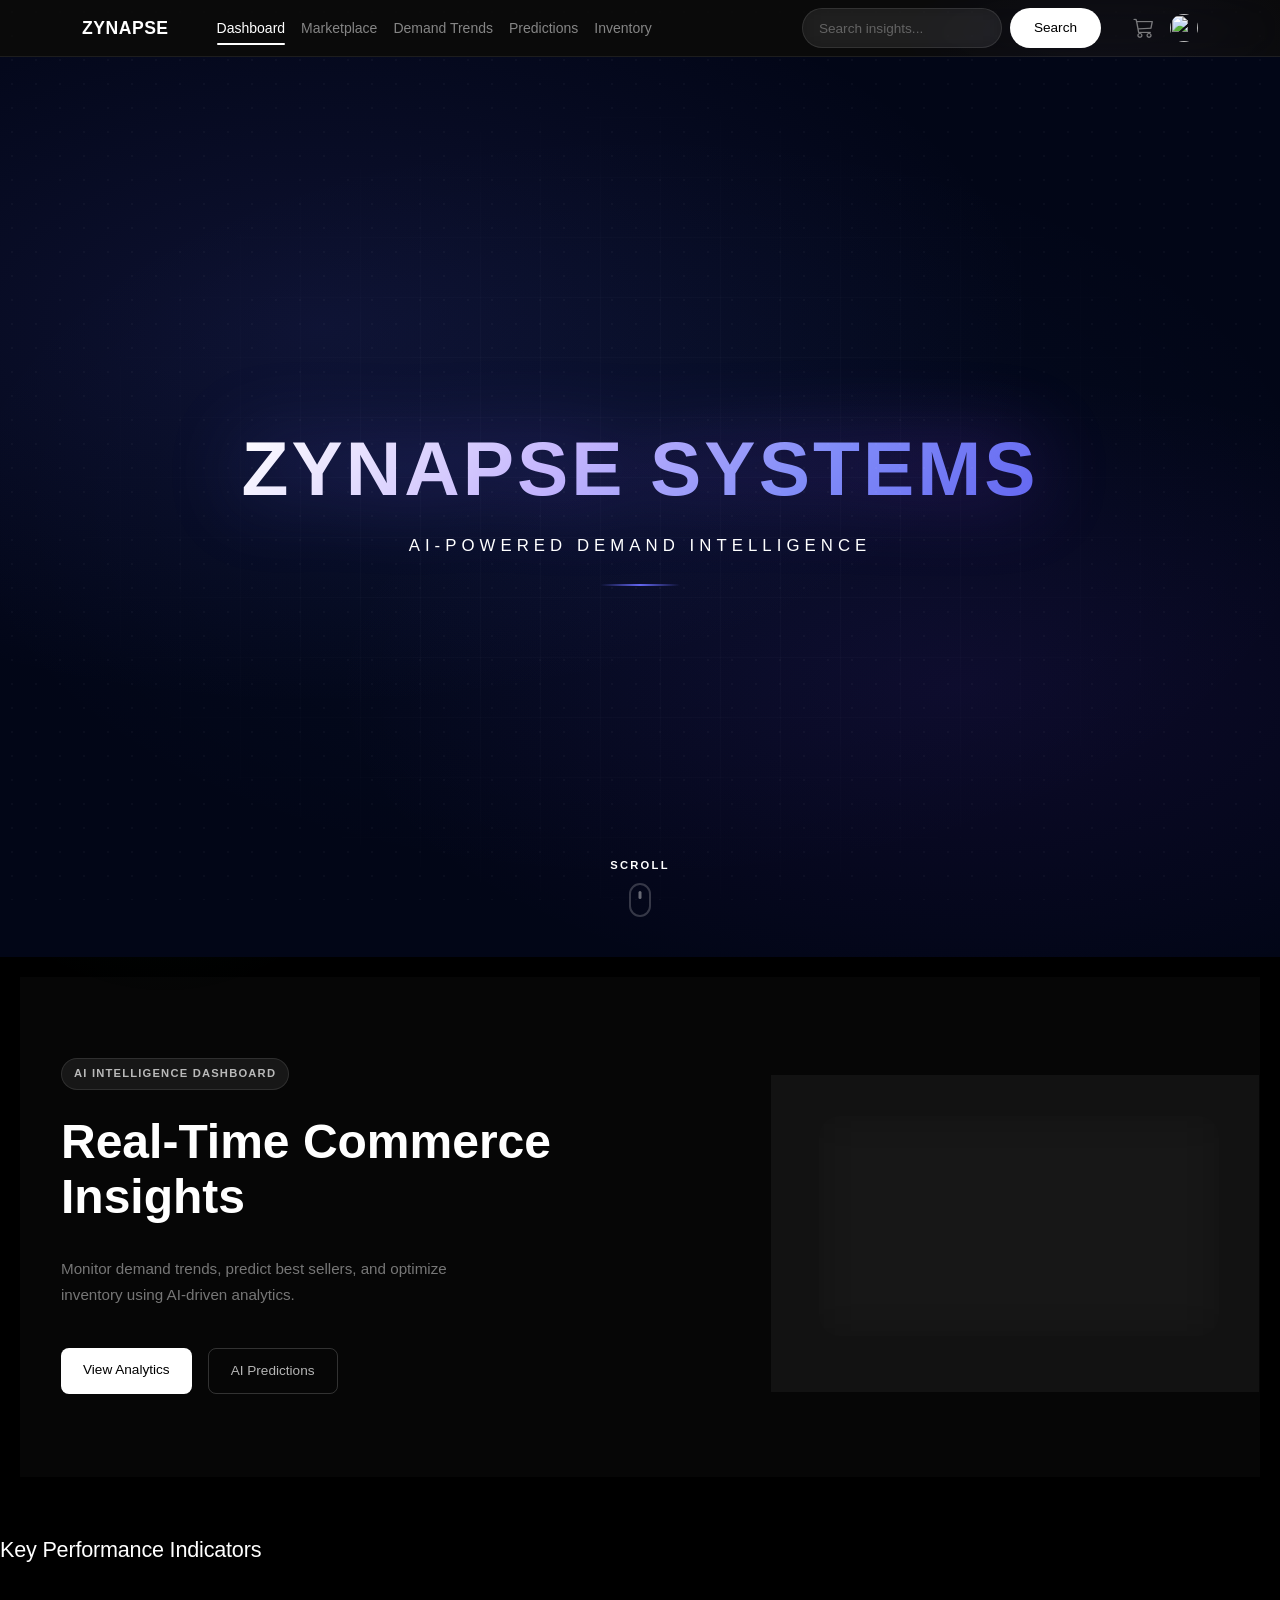
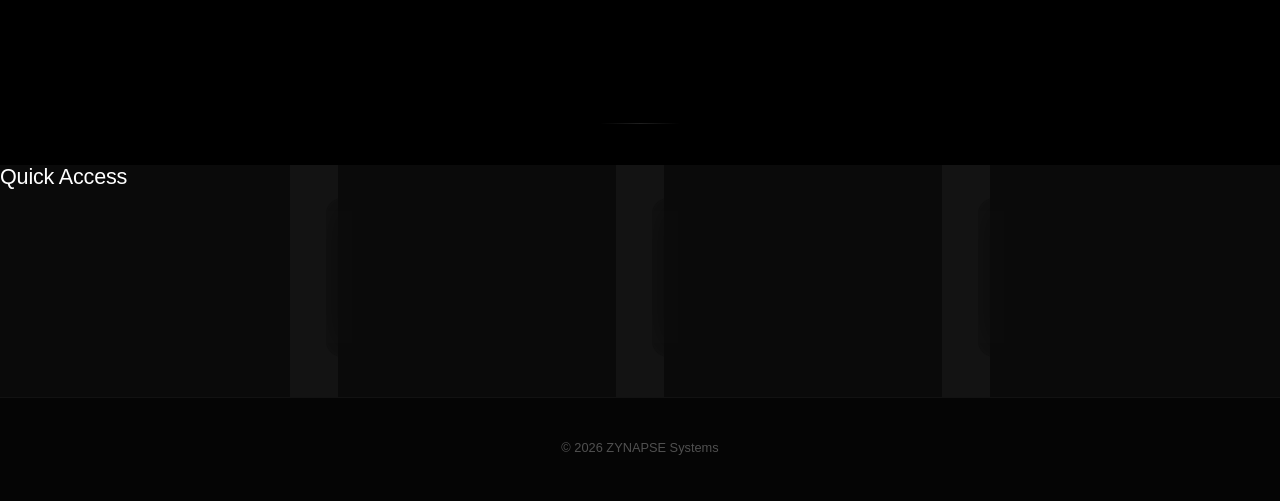
==== static/index.html @ a39bb89d "Update project files for MongoDB migration" ====
<!DOCTYPE html>
<html lang="en">
<head>
  <meta charset="UTF-8">
  <meta name="viewport" content="width=device-width, initial-scale=1.0">

  <title>Dashboard - ZYNAPSE</title>

  <!-- Bootstrap -->
  <link href="https://cdn.jsdelivr.net/npm/bootstrap@5.3.3/dist/css/bootstrap.min.css" rel="stylesheet">
  <link href="https://cdn.jsdelivr.net/npm/bootstrap-icons@1.11.3/font/bootstrap-icons.min.css" rel="stylesheet">

  <!-- ✅ FIXED CSS PATHS -->
  <link rel="stylesheet" href="/static/style.css?v=4">
  <link rel="stylesheet" href="/static/style-oracle.css?v=4">
  <link rel="stylesheet" href="/static/style-dark-theme.css?v=5">
  <link rel="stylesheet" href="/static/style-dark-theme.css?v=5">
  <link rel="preconnect" href="https://fonts.googleapis.com">
  <link rel="preconnect" href="https://fonts.gstatic.com" crossorigin>
  <link href="https://fonts.googleapis.com/css2?family=Outfit:wght@300;400;600;800;900&display=swap" rel="stylesheet">

</head>

<body>

<!-- ===== NAVBAR (MATCH ALL PAGES) ===== -->
<nav class="qc-navbar">
  <div class="container d-flex align-items-center justify-content-between">

    <div class="d-flex align-items-center gap-4">

      <a href="/index.html" class="navbar-brand logo-text">
        <strong>ZYNAPSE</strong>
      </a>

      <ul class="qc-nav-links d-flex gap-3 mb-0 p-0">
        <li><a href="/index.html" class="active">Dashboard</a></li>
        <li><a href="/marketplace.html">Marketplace</a></li>
        <li><a href="/demand_trends.html">Demand Trends</a></li>
        <li><a href="/predictions.html">Predictions</a></li>
        <li><a href="/inventory.html">Inventory</a></li>
      </ul>

    </div>

    <div class="d-flex align-items-center gap-3">

      <div class="search-box d-flex align-items-center gap-2">
        <input type="text" class="form-control"
          placeholder="Search insights..."
          style="border-radius: 20px; min-width: 280px; padding-left: 1rem;">

        <button class="btn btn-primary"
          style="height: 40px; border-radius: 20px; padding: 0 1.5rem; font-weight: 600;">
          Search
        </button>
      </div>

      <div class="nav-icons d-flex gap-3">
        <a href="/checkout.html" class="icon-btn" style="color:#ffffff;font-size:1.3rem;position:relative;"><i class="bi bi-cart3"></i><span id="navCartCount" style="position:absolute; top:-5px; right:-10px; background:#ef4444; color:white; font-size:0.65rem; padding:2px 5px; border-radius:10px; font-weight:bold; display:none;">0</span></a>
        <div style="position:relative;" id="profileDropdown">
          <img id="navAvatar" src="https://ui-avatars.com/api/?name=U&background=6366f1&color=fff&rounded=true" class="nav-avatar" style="cursor:pointer;">
          <div id="profileMenu" class="profile-menu">
            <div class="profile-menu-header"><div class="pm-name" id="pmName">User</div><div class="pm-email" id="pmEmail">--</div></div>
            <a href="/profile.html" class="profile-menu-item"><i class="bi bi-person-circle"></i> My Profile</a>
            <a href="/my_products.html" class="profile-menu-item"><i class="bi bi-box-seam"></i> My Products</a>
            <a href="/add_product.html" class="profile-menu-item"><i class="bi bi-plus-circle"></i> Add Product</a>
            <a href="/predictions.html" class="profile-menu-item"><i class="bi bi-cpu"></i> AI Predictions</a>
            <div class="profile-menu-divider"></div>
            <a href="#" class="profile-menu-item danger" id="navSignOut"><i class="bi bi-box-arrow-right"></i> Sign Out</a>
          </div>
        </div>
      </div>

    </div>

  </div>
</nav>

<style>
  /* ── SPLASH SECTION ── */
  .splash-section {
    position: relative;
    width: 100%;
    height: 100vh;
    display: flex;
    flex-direction: column;
    align-items: center;
    justify-content: center;
    background:
      radial-gradient(ellipse 80% 60% at 25% 30%, rgba(99,102,241,0.12) 0%, transparent 70%),
      radial-gradient(ellipse 70% 50% at 75% 70%, rgba(124,58,237,0.09) 0%, transparent 70%),
      radial-gradient(ellipse 90% 70% at 50% 50%, rgba(59,130,246,0.05) 0%, transparent 60%),
      #020617;
    overflow: hidden;
    z-index: 1;
  }

  /* grid lines background */
  .splash-grid {
    position: absolute;
    inset: 0;
    background-image:
      linear-gradient(rgba(255,255,255,0.02) 1px, transparent 1px),
      linear-gradient(90deg, rgba(255,255,255,0.02) 1px, transparent 1px);
    background-size: 60px 60px;
    mask-image: radial-gradient(ellipse at center, black 30%, transparent 75%);
    -webkit-mask-image: radial-gradient(ellipse at center, black 30%, transparent 75%);
  }

  /* main title */
  .splash-title {
    position: relative;
    z-index: 2;
    font-family: 'Outfit', sans-serif;
    font-size: clamp(2.5rem, 6vw, 5rem);
    font-weight: 800;
    letter-spacing: 0.04em;
    text-transform: uppercase;
    color: #fff;
    text-align: center;
    line-height: 1.05;
    opacity: 0;
    transform: translateY(10px);
    animation: slowFade 2.5s ease 0.3s forwards;
  }

  .splash-title span {
    display: block;
    background: linear-gradient(135deg, #fff 0%, #c4b5fd 40%, #818cf8 70%, #6366f1 100%);
    -webkit-background-clip: text;
    -webkit-text-fill-color: transparent;
    background-clip: text;
  }

  /* glow behind text */
  .splash-title::after {
    content: 'ZYNAPSE SYSTEMS';
    position: absolute;
    inset: 0;
    z-index: -1;
    font-size: inherit;
    font-weight: inherit;
    letter-spacing: inherit;
    text-transform: inherit;
    text-align: center;
    line-height: inherit;
    color: transparent;
    -webkit-text-stroke: 0;
    filter: blur(40px);
    background: linear-gradient(135deg, #6366f1, #7c3aed);
    -webkit-background-clip: text;
    background-clip: text;
    -webkit-text-fill-color: transparent;
    opacity: 0;
    animation: glowIn 3s ease 1.5s forwards;
  }

  @keyframes slowFade {
    0%   { opacity: 0; transform: translateY(10px); }
    100% { opacity: 1; transform: translateY(0); }
  }

  @keyframes glowIn {
    0%   { opacity: 0; }
    100% { opacity: 0.5; }
  }

  /* tagline */
  .splash-tagline {
    position: relative;
    z-index: 2;
    font-family: 'Outfit', sans-serif;
    color: rgba(255,255,255,0.35);
    font-size: clamp(0.85rem, 1.5vw, 1.05rem);
    font-weight: 300;
    letter-spacing: 0.3em;
    text-transform: uppercase;
    margin-top: 24px;
    opacity: 0;
    transform: translateY(20px);
    animation: fadeUp 0.8s ease 1.2s forwards;
  }

  @keyframes fadeUp {
    to { opacity: 1; transform: translateY(0); }
  }

  /* decorative line */
  .splash-line {
    position: relative;
    z-index: 2;
    width: 80px;
    height: 2px;
    background: linear-gradient(90deg, transparent, #6366f1, transparent);
    margin-top: 24px;
    opacity: 0;
    animation: fadeUp 0.8s ease 1.4s forwards;
  }

  /* scroll indicator */
  .splash-scroll {
    position: absolute;
    bottom: 40px;
    z-index: 2;
    display: flex;
    flex-direction: column;
    align-items: center;
    gap: 8px;
    opacity: 0;
    animation: fadeUp 0.8s ease 1.8s forwards;
  }
  .splash-scroll span {
    font-size: 0.7rem;
    letter-spacing: 0.2em;
    text-transform: uppercase;
    color: rgba(255,255,255,0.3);
    font-weight: 600;
  }
  .scroll-mouse {
    width: 22px;
    height: 34px;
    border: 2px solid rgba(255,255,255,0.2);
    border-radius: 12px;
    position: relative;
  }
  .scroll-mouse::after {
    content: '';
    position: absolute;
    top: 6px;
    left: 50%;
    transform: translateX(-50%);
    width: 3px;
    height: 8px;
    background: rgba(255,255,255,0.4);
    border-radius: 3px;
    animation: scrollDot 1.8s ease-in-out infinite;
  }
  @keyframes scrollDot {
    0%, 100% { opacity: 1; transform: translateX(-50%) translateY(0); }
    50%      { opacity: 0.3; transform: translateX(-50%) translateY(10px); }
  }
</style>

<!-- ===== SPLASH LANDING ===== -->
<section class="splash-section">
  <div class="splash-grid"></div>
  <div class="splash-title">
    <span>ZYNAPSE SYSTEMS</span>
  </div>
  <div class="splash-tagline">AI-Powered Demand Intelligence</div>
  <div class="splash-line"></div>
  <div class="splash-scroll">
    <span>Scroll</span>
    <div class="scroll-mouse"></div>
  </div>
</section>

<!-- ===== DASHBOARD HERO ===== -->
<section class="oracle-hero">
  <div class="oracle-hero-container">

    <div class="oracle-hero-left">
      <div class="oracle-hero-badge">AI Intelligence Dashboard</div>

      <h1 class="oracle-hero-title">
        Real-Time <span class="oracle-hero-highlight">Commerce Insights</span>
      </h1>

      <p class="oracle-hero-subtitle">
        Monitor demand trends, predict best sellers, and optimize inventory using AI-driven analytics.
      </p>

      <div class="oracle-hero-actions">
        <a href="/demand_trends.html" class="oracle-btn-primary">View Analytics</a>
        <a href="/predictions.html" class="oracle-btn-secondary">AI Predictions</a>
      </div>
    </div>

    <div class="oracle-hero-right">
      <div class="hero-dynamic-card">
        <div class="hero-dynamic-header">
          <span>System Status</span>
          <span class="hero-dynamic-surge">Live</span>
        </div>
        <div style="padding:8px 0;">
          <p style="margin:6px 0;font-size:.85rem;">&#x1F7E2; AI Engine: Active</p>
          <p style="margin:6px 0;font-size:.85rem;">&#x1F4CA; Data Pipeline: Running</p>
          <p style="margin:6px 0;font-size:.85rem;">&#x26A1; Prediction Model: Updated</p>
          <p style="margin:6px 0;font-size:.85rem;">&#x1F4E6; Inventory Sync: Live</p>
        </div>
      </div>
    </div>

  </div>
</section>

<!-- ===== DASHBOARD CONTENT ===== -->
<div class="oracle-main-container">

  <!-- KPI CARDS — live from API -->
  <section class="oracle-section">
    <div class="oracle-container">

      <h2>Key Performance Indicators</h2>

      <div class="oracle-grid-dark">
        <div class="card-dark" style="cursor:pointer;" onclick="location.href='/marketplace.html'">
          <div class="card-dark-title">Total Products</div>
          <div class="card-dark-subtitle" id="kpi-total" style="font-size:1.8rem;font-weight:800;color:#fff;">—</div>
        </div>
        <div class="card-dark" style="cursor:pointer;" onclick="location.href='/inventory.html'">
          <div class="card-dark-title">High Demand Items</div>
          <div class="card-dark-subtitle" id="kpi-high" style="font-size:1.8rem;font-weight:800;color:#fff;">—</div>
        </div>
        <div class="card-dark" style="cursor:pointer;" onclick="location.href='/predictions.html'">
          <div class="card-dark-title">Best Sellers</div>
          <div class="card-dark-subtitle" id="kpi-bs" style="font-size:1.8rem;font-weight:800;color:#fff;">—</div>
        </div>
        <div class="card-dark" style="cursor:pointer;" onclick="location.href='/inventory.html'">
          <div class="card-dark-title">Reorder Alerts</div>
          <div class="card-dark-subtitle" id="kpi-alerts" style="font-size:1.8rem;font-weight:800;color:#fff;">—</div>
        </div>
      </div>

    </div>
  </section>

  <!-- QUICK LINKS -->
  <section class="oracle-section" style="padding-top:0;">
    <div class="oracle-container">
      <h2>Quick Access</h2>
      <div class="oracle-grid-light">
        <a href="/marketplace.html" class="card-light" style="text-decoration:none;">
          <div style="font-size:2rem;margin-bottom:10px;">&#x1F6CD;</div>
          <div class="card-light-title">Marketplace</div>
          <div style="font-size:.8rem;color: #ffffff;">Browse 10,000 products</div>
        </a>
        <a href="/demand_trends.html" class="card-light" style="text-decoration:none;">
          <div style="font-size:2rem;margin-bottom:10px;">&#x1F4C8;</div>
          <div class="card-light-title">Demand Trends</div>
          <div style="font-size:.8rem;color: #ffffff;">Category intelligence</div>
        </a>
        <a href="/predictions.html" class="card-light" style="text-decoration:none;">
          <div style="font-size:2rem;margin-bottom:10px;">&#x1F916;</div>
          <div class="card-light-title">AI Predictions</div>
          <div style="font-size:.8rem;color: #ffffff;">Neural network forecasting</div>
        </a>
        <a href="/inventory.html" class="card-light" style="text-decoration:none;">
          <div style="font-size:2rem;margin-bottom:10px;">&#x1F4E6;</div>
          <div class="card-light-title">Inventory</div>
          <div style="font-size:.8rem;color: #ffffff;">Stock monitoring</div>
        </a>
      </div>
    </div>
  </section>

</div>

<footer class="qc-footer text-center">
  <p>&copy; 2026 ZYNAPSE Systems</p>
</footer>

<script src="https://cdn.jsdelivr.net/npm/bootstrap@5.3.3/dist/js/bootstrap.bundle.min.js"></script>
<script>
// Load live KPIs
fetch("/api/stats").then(function(r){return r.json();}).then(function(d){
  document.getElementById("kpi-total").textContent = d.total_products.toLocaleString();
  document.getElementById("kpi-bs").textContent    = d.best_sellers.toLocaleString();
}).catch(function(){});
fetch("/api/inventory").then(function(r){return r.json();}).then(function(d){
  var m = d.metrics || {};
  document.getElementById("kpi-high").textContent   = (m.high_demand || 0).toLocaleString();
  document.getElementById("kpi-alerts").textContent = (m.reorder_alerts || 0).toLocaleString();
}).catch(function(){});

// Navbar search
document.querySelector(".btn.btn-primary").addEventListener("click", function(){
  var q = document.querySelector("input.form-control").value.trim();
  if (q) window.location.href = "/marketplace.html?search=" + encodeURIComponent(q);
});
document.querySelector("input.form-control").addEventListener("keydown", function(e){
  if (e.key === "Enter") {
    var q = this.value.trim();
    if (q) window.location.href = "/marketplace.html?search=" + encodeURIComponent(q);
  }
});
</script>
<script src="/static/nav_user.js"></script>
---- static/style.css ----
/* ===== QUANT COMMERCE — Global Stylesheet ===== */
@import url('https://fonts.googleapis.com/css2?family=Inter:wght@400;500;600;700;800&display=swap');
@import url('style-oracle.css');

/* --- Design Tokens --- */
:root {
  --primary: #2563eb;
  --primary-dark: #1d4ed8;
  --primary-light: #dbeafe;
  --dark: #111827;
  --gray-900: #1f2937;
  --gray-700: #374151;
  --gray-600: #4b5563;
  --gray-500: #6b7280;
  --gray-400: #9ca3af;
  --gray-300: #d1d5db;
  --gray-200: #e5e7eb;
  --gray-100: #f3f4f6;
  --gray-50: #f9fafb;
  --white: #ffffff;
  --red: #dc2626;
  --red-light: #fef2f2;
  --green: #16a34a;
  --green-light: #f0fdf4;
  --orange: #ea580c;
  --orange-light: #fff7ed;
  --blue-light: #eff6ff;
  --font: 'Inter', sans-serif;
  --shadow-sm: 0 1px 2px rgba(0,0,0,.05);
  --shadow: 0 1px 3px rgba(0,0,0,.1), 0 1px 2px rgba(0,0,0,.06);
  --shadow-md: 0 4px 6px -1px rgba(0,0,0,.1), 0 2px 4px -2px rgba(0,0,0,.1);
  --shadow-lg: 0 10px 15px -3px rgba(0,0,0,.1), 0 4px 6px -4px rgba(0,0,0,.1);
  --radius: 8px;
  --radius-lg: 12px;
  --radius-xl: 16px;
  --transition: all .2s ease;
}

/* --- Reset & Base --- */
*, *::before, *::after { box-sizing: border-box; margin: 0; padding: 0; }
body { font-family: 'Inter', sans-serif; background: #f8fafc; color: #ffffff; line-height: 1.6; -webkit-font-smoothing: antialiased; }

.main-container {
    max-width: 1400px;
    margin: 0 auto;
    padding: 20px 40px;
}

.logo-text {
    font-size: 26px;
    font-weight: 700;
    letter-spacing: 1px;
}

.recommended-section {
    margin-top: 40px;
}

.recommended-section h2 {
    font-size: 24px;
    margin-bottom: 10px;
}

.products-grid {
    display: grid !important;
    grid-template-columns: repeat(auto-fill, minmax(260px, 1fr)) !important;
    gap: 24px !important;
    width: 100%;
}

.btn {
    background: #2563eb;
    color: white;
    border: none;
    padding: 8px 14px;
    border-radius: 8px;
    cursor: pointer;
}
a { text-decoration: none; color: inherit; }
img { max-width: 100%; height: auto; display: block; }
ul { list-style: none; }
button { cursor: pointer; font-family: var(--font); border: none; background: none; }

/* --- Navbar --- */
.qc-navbar { background: var(--white); border-bottom: 1px solid var(--gray-200); padding: 0.5rem 0; position: sticky; top: 0; z-index: 1000; }
.qc-navbar .navbar-brand { font-weight: 500; font-size: 1.15rem; color: var(--dark); letter-spacing: -.5px; white-space: nowrap; }
.qc-navbar .navbar-brand strong { font-weight: 800; }
.qc-nav-links { display: flex; gap: 1.25rem; align-items: center; margin-left: 1.5rem; }
.qc-nav-links a { font-size: .875rem; font-weight: 500; color: var(--gray-600); transition: var(--transition); position: relative; padding: .5rem 0; white-space: nowrap; }
.qc-nav-links a:hover, .qc-nav-links a.active { color: var(--primary); }
.qc-nav-links a.active::after { content: ''; position: absolute; bottom: -1px; left: 0; right: 0; height: 2px; background: var(--primary); border-radius: 1px; }
.qc-search { position: relative; display: flex; align-items: center; }
.qc-search input { background: var(--gray-100); border: 1px solid transparent; border-radius: 20px; padding: 8px 12px; font-size: .85rem; width: 100%; max-width: 400px; height: 40px; line-height: 1.5; transition: var(--transition); text-overflow: ellipsis; }
.form-control { height: 40px; }
.qc-search input:focus { outline: none; border-color: var(--gray-200); box-shadow: none; background: var(--gray-50); }
.qc-search .search-icon { position: absolute; right: 1rem; top: 50%; transform: translateY(-50%); color: var(--gray-500); font-size: .9rem; z-index: 1; pointer-events: none; }

.qc-search .cat-btn { background: var(--gray-200); color: var(--gray-700); border-radius: 18px; padding: 0 .7rem; font-size: .75rem; font-weight: 500; position: absolute; right: 4px; top: 4px; bottom: 4px; display: flex; align-items: center; gap: .3rem; border: none; }
.nav-icons { display: flex; align-items: center; gap: 1rem; margin-left: 1rem; }
.nav-icons .icon-btn { position: relative; color: var(--gray-600); font-size: 1.1rem; transition: var(--transition); }
.nav-icons .icon-btn:hover { color: var(--primary); }
.nav-icons .badge-count { position: absolute; top: -5px; right: -8px; background: var(--primary); color: var(--white); font-size: .65rem; font-weight: 700; width: 16px; height: 16px; border-radius: 50%; display: flex; align-items: center; justify-content: center; border: 2px solid var(--white); }
.nav-avatar { width: 28px; height: 28px; border-radius: 50%; object-fit: cover; border: none; flex-shrink: 0; }
.hamburger { display: none; font-size: 1.4rem; color: var(--gray-700); }

/* --- Hero Section --- */
.hero {
    padding: 60px 20px;
}

.hero-container {
    max-width: 1200px;
    margin: 0 auto;
    display: grid;
    grid-template-columns: 1fr 1fr;
    align-items: center;
    gap: 40px;
}

.hero-left {
    display: flex;
    flex-direction: column;
    gap: 16px;
}

.hero-title {
    font-size: 64px;
    font-weight: 800;
}

.plus {
    color: #ffffff;
}

.hero-subtitle {
    color: #ffffff;
    font-size: 18px;
}

.hero-actions {
    display: flex;
    gap: 12px;
}

.btn-primary {
    background: black;
    color: white;
    padding: 12px 20px;
    border-radius: 10px;
    border: none;
}

.btn-secondary {
    background: transparent;
    border: 1px solid #ccc;
    padding: 12px 20px;
    border-radius: 10px;
}

.hero-image-card {
    width: 100%;
    height: 420px;
    border-radius: 30px;
    overflow: hidden;
    padding: 0;
    background: linear-gradient(135deg, #ff6a3d, #ff8a50);
    display: flex;
    align-items: center;
    justify-content: center;
}

.hero-image-card img {
    width: 100%;
    height: 100%;
    object-fit: cover;
}

.hero-right {
    position: relative;
    max-width: 480px;
    margin-left: auto;
    display: flex;
    justify-content: flex-end;
}

.floating-card {
    position: absolute;
    bottom: 40px;
    right: 40px;
    z-index: 10;
    background: white;
    padding: 12px;
    border-radius: 16px;
    display: flex;
    gap: 10px;
    align-items: center;
    box-shadow: 0 10px 30px rgba(0,0,0,0.1);
    animation: float 3s ease-in-out infinite;
}

.floating-card img {
    width: 60px;
    height: 60px;
    object-fit: contain;
}

.floating-info p {
    font-size: 14px;
    font-weight: 600;
}

.floating-info span {
    font-size: 13px;
    color: #ffffff;
}

@keyframes float {
    0% { transform: translateY(0px); }
    50% { transform: translateY(-8px); }
    100% { transform: translateY(0px); }
}

/* --- Image Fallback & Containers --- */
.card-img-top img, .mc-img img,
.product-main-img img, .cart-item-img img { object-fit: contain; background: var(--gray-50); }
img[src*="placeholder"] { min-height: 120px; background: var(--gray-100); border-radius: var(--radius); }

/* --- Section Headers --- */
.section-header { display: flex; justify-content: space-between; align-items: flex-end; margin-bottom: 2rem; }
.section-header h2 { font-size: 1.5rem; font-weight: 700; }
.section-header p { color: var(--gray-500); font-size: .85rem; margin-top: .25rem; }
.section-arrows { display: flex; gap: .5rem; }
.section-arrows button { width: 34px; height: 34px; border-radius: 50%; border: 1px solid var(--gray-300); display: flex; align-items: center; justify-content: center; color: var(--gray-500); transition: var(--transition); background: var(--white); }
.section-arrows button:hover { border-color: var(--primary); color: var(--primary); }

/* --- Product Cards --- */
.product-card {
    width: 100%;
    background: #fff;
    border-radius: 16px;
    padding: 16px;
    transition: 0.3s;
    box-shadow: 0 4px 12px rgba(0,0,0,0.05);
}

.product-card:hover {
    transform: translateY(-5px);
}

.product-card .card-img-top { background: var(--gray-50); padding: 0; position: relative; }
.product-card img {
    width: 100%;
    height: 220px;
    object-fit: contain;
}

.product-card .card-body { padding: 1rem; }

.product-title, .product-card .card-title {
    font-size: 14px;
    margin: 10px 0;
}

.product-card .card-text { font-size: .8rem; color: var(--gray-500); margin-bottom: .5rem; display: -webkit-box; -webkit-line-clamp: 2; line-clamp: 2; -webkit-box-orient: vertical; overflow: hidden; }

.product-price, .product-card .card-price {
    font-weight: 600;
    color: #ffffff;
}
.product-card .card-rating { font-size: .75rem; color: var(--gray-500); margin-left: .5rem; }
.product-card .card-rating i { color: #facc15; font-size: .7rem; }
.product-card .card-footer-custom { padding: .75rem 1rem; border-top: 1px solid var(--gray-100); }
.product-card .shipping-info { font-size: .75rem; color: var(--gray-400); }

/* --- Demand Badges --- */
.demand-badge { display: inline-block; padding: .3rem .6rem; border-radius: 4px; font-size: .65rem; font-weight: 800; text-transform: uppercase; letter-spacing: .5px; z-index: 2; box-shadow: var(--shadow-sm); }
.demand-badge.high { background: var(--orange); color: var(--white); }
.demand-badge.medium { background: var(--blue-light); color: var(--primary); }
.demand-badge.low { background: var(--gray-200); color: var(--gray-700); }
.demand-badge.stable { background: var(--gray-100); color: var(--gray-600); }
.sparkle-icon { position: absolute; top: 10px; right: 10px; color: var(--primary); font-size: .9rem; }

/* --- Purchase Button --- */
.btn-purchase { display: flex; align-items: center; justify-content: center; gap: .4rem; width: 100%; padding: .5rem; border-radius: var(--radius); background: var(--primary-light); color: var(--primary); font-weight: 600; font-size: .8rem; transition: var(--transition); border: none; }
.btn-purchase:hover { background: var(--primary); color: var(--white); }

/* --- Tab Filters --- */
.tab-filters { display: flex; gap: .5rem; align-items: center; flex-wrap: wrap; }
.tab-filters .tab-btn { padding: .4rem 1rem; border-radius: 20px; font-size: .8rem; font-weight: 500; border: 1px solid var(--gray-300); background: var(--white); color: var(--gray-600); transition: var(--transition); }
.tab-filters .tab-btn.active, .tab-filters .tab-btn:hover { background: var(--primary); color: var(--white); border-color: var(--primary); }
.tab-filters .filter-icon { width: 34px; height: 34px; border-radius: 50%; border: 1px solid var(--gray-300); display: flex; align-items: center; justify-content: center; color: var(--gray-500); background: var(--white); transition: var(--transition); }
.tab-filters .filter-icon:hover { border-color: var(--primary); color: var(--primary); }

/* --- CTA Button --- */
.cta-expand { display: inline-flex; align-items: center; gap: .5rem; padding: .6rem 1.5rem; border: 1px solid var(--gray-300); border-radius: var(--radius); font-weight: 600; font-size: .875rem; color: var(--dark); background: var(--white); transition: var(--transition); }
.cta-expand:hover { border-color: var(--primary); color: var(--primary); }

/* --- Footer --- */
.qc-footer { background: var(--white); padding: 4rem 0 2rem; margin-top: 0; }
.qc-footer h6 { font-weight: 700; font-size: .95rem; margin-bottom: 1rem; color: var(--gray-900); }
.qc-footer p { font-size: .85rem; color: var(--gray-600); margin-bottom: 1.25rem; line-height: 1.5; }
.qc-footer ul { padding: 0; }
.qc-footer ul li { margin-bottom: .6rem; }
.qc-footer ul li a { font-size: .85rem; color: var(--gray-600); transition: var(--transition); }
.qc-footer ul li a:hover { color: var(--primary); }
.footer-bottom { border-top: none; margin-top: 3rem; padding-top: 0; text-align: center; font-size: .8rem; color: var(--gray-500); }
.footer-icons { display: flex; gap: 1rem; margin-top: 1rem; }
.footer-icons a { color: var(--gray-500); font-size: 1.1rem; transition: var(--transition); }
.footer-icons a:hover { color: var(--gray-900); }
.newsletter-input { display: flex; gap: 0; }
.newsletter-input input { flex: 1; padding: .5rem .75rem; border: 1px solid var(--gray-300); border-radius: var(--radius) 0 0 var(--radius); font-size: .85rem; }
.newsletter-input input:focus { outline: none; border-color: var(--primary); }
.newsletter-input button { background: var(--primary); color: var(--white); border: none; padding: .5rem .75rem; border-radius: 0 var(--radius) var(--radius) 0; font-size: .9rem; }

/* ===== PRODUCT DETAIL PAGE ===== */
.product-gallery { display: flex; flex-direction: column; gap: .75rem; }
.product-main-img { background: var(--gray-100); border-radius: var(--radius-lg); padding: 2rem; display: flex; align-items: center; justify-content: center; min-height: 350px; }
.product-main-img img { max-height: 300px; object-fit: contain; }
.product-thumbnails { display: flex; gap: .5rem; }
.product-thumbnails .thumb { width: 72px; height: 72px; border-radius: var(--radius); border: 2px solid var(--gray-200); overflow: hidden; cursor: pointer; transition: var(--transition); padding: 4px; background: var(--gray-50); }
.product-thumbnails .thumb.active, .product-thumbnails .thumb:hover { border-color: var(--primary); }
.product-thumbnails .thumb img { width: 100%; height: 100%; object-fit: contain; }
.product-badges { display: flex; gap: .5rem; margin-bottom: .75rem; flex-wrap: wrap; }
.badge-premium { background: var(--primary); color: var(--white); padding: .3rem .75rem; border-radius: 4px; font-size: .7rem; font-weight: 700; text-transform: uppercase; }
.badge-demand-pred { background: var(--blue-light); color: var(--primary); padding: .3rem .75rem; border-radius: 4px; font-size: .7rem; font-weight: 600; display: inline-flex; align-items: center; gap: .3rem; }
.product-title { font-size: 1.75rem; font-weight: 700; margin-bottom: .5rem; }
.product-rating { display: flex; align-items: center; gap: .5rem; margin-bottom: .75rem; }
.product-rating .stars { color: #facc15; font-size: .9rem; }
.product-rating .review-count { color: var(--gray-500); font-size: .85rem; }
.product-price { margin-bottom: 1.25rem; }
.product-price .current { font-size: 2rem; font-weight: 800; }
.product-price .original { font-size: 1rem; color: var(--gray-400); text-decoration: line-through; margin-left: .5rem; }
.product-price .save { color: var(--red); font-weight: 600; font-size: .85rem; margin-left: .5rem; }

/* AI Demand Widget */
.ai-demand-widget { background: var(--gray-50); border: 1px solid var(--gray-200); border-radius: var(--radius-lg); padding: 1rem 1.25rem; margin-bottom: 1.25rem; }
.ai-demand-widget .widget-header { display: flex; justify-content: space-between; align-items: center; margin-bottom: .75rem; }
.ai-demand-widget .widget-header .label { font-size: .75rem; font-weight: 700; text-transform: uppercase; letter-spacing: .5px; display: flex; align-items: center; gap: .4rem; }
.ai-demand-widget .widget-header .label i { color: var(--primary); }
.ai-demand-widget .widget-header .velocity { color: var(--red); font-weight: 700; font-size: .85rem; }
.ai-demand-widget .stock-row { display: flex; justify-content: space-between; font-size: .7rem; color: var(--gray-500); text-transform: uppercase; letter-spacing: .3px; margin-bottom: .4rem; }
.ai-demand-widget .progress { height: 8px; border-radius: 4px; background: var(--gray-200); overflow: hidden; }
.ai-demand-widget .progress-bar { background: linear-gradient(90deg, var(--primary), #3b82f6); border-radius: 4px; }
.ai-demand-widget .widget-note { font-size: .78rem; color: var(--gray-600); margin-top: .75rem; font-style: italic; }
.stock-status { display: flex; align-items: center; gap: .4rem; font-size: .85rem; font-weight: 500; margin-bottom: 1rem; }
.stock-status .dot { width: 8px; height: 8px; border-radius: 50%; background: var(--green); }
.stock-status .in-stock { color: var(--green); }
.stock-status .ship-text { color: var(--gray-500); }
.product-actions { display: flex; gap: .75rem; margin-bottom: .75rem; }
.btn-add-cart { flex: 1; background: var(--primary); color: var(--white); padding: .75rem; border-radius: var(--radius); font-weight: 600; font-size: .9rem; display: flex; align-items: center; justify-content: center; gap: .4rem; transition: var(--transition); }
.btn-add-cart:hover { background: var(--primary-dark); }
.btn-buy-now { flex: 1; background: var(--dark); color: var(--white); padding: .75rem; border-radius: var(--radius); font-weight: 600; font-size: .9rem; transition: var(--transition); }
.btn-buy-now:hover { background: var(--gray-700); }
.btn-wishlist { background: none; border: none; color: var(--gray-500); font-size: .85rem; display: flex; align-items: center; gap: .4rem; margin-bottom: 1.25rem; transition: var(--transition); }
.btn-wishlist:hover { color: var(--red); }
.trust-icons { display: flex; justify-content: center; gap: 2rem; padding-top: 1rem; border-top: 1px solid var(--gray-200); }
.trust-icons .trust-item { text-align: center; }
.trust-icons .trust-item i { font-size: 1.25rem; color: var(--gray-500); margin-bottom: .25rem; }
.trust-icons .trust-item span { display: block; font-size: .7rem; color: var(--gray-500); }

/* Product Tabs */
.product-tabs { border-bottom: 2px solid var(--gray-200); margin-bottom: 1.5rem; }
.product-tabs .tab-link { padding: .75rem 1.25rem; font-size: .85rem; font-weight: 600; color: var(--gray-500); background: none; border: none; border-bottom: 2px solid transparent; margin-bottom: -2px; transition: var(--transition); text-transform: uppercase; letter-spacing: .3px; }
.product-tabs .tab-link.active { color: var(--dark); border-bottom-color: var(--dark); }
.product-tabs .tab-link:hover { color: var(--dark); }
.tab-content-custom { display: none; }
.tab-content-custom.active { display: block; }
.feature-check { display: flex; align-items: flex-start; gap: .5rem; margin-bottom: .75rem; }
.feature-check i { color: var(--primary); margin-top: 4px; }
.feature-check strong { font-size: .9rem; }
.feature-check p { font-size: .85rem; color: var(--gray-500); margin: 0; }
.reviews-summary { background: var(--gray-50); border: 1px solid var(--gray-200); border-radius: var(--radius-lg); padding: 1.5rem; }
.reviews-summary h5 { font-size: 1rem; font-weight: 700; margin-bottom: 1rem; }
.review-bar { display: flex; align-items: center; gap: .75rem; margin-bottom: .75rem; }
.review-bar .bar-label { font-size: .8rem; color: var(--gray-600); min-width: 100px; }
.review-bar .bar-track { flex: 1; height: 8px; background: var(--gray-200); border-radius: 4px; overflow: hidden; }
.review-bar .bar-fill { height: 100%; background: var(--primary); border-radius: 4px; }
.review-quote { border-top: 1px solid var(--gray-200); padding-top: 1rem; margin-top: 1rem; font-style: italic; font-size: .85rem; color: var(--gray-600); }
.review-quote .author { font-style: normal; font-weight: 600; color: var(--dark); margin-top: .5rem; font-size: .8rem; }

/* ===== CHECKOUT PAGE ===== */
.cart-header h2 { font-size: 1.5rem; font-weight: 700; }
.cart-header .item-count { color: var(--gray-500); font-size: .9rem; }
.cart-item { background: var(--white); border: 1px solid var(--gray-200); border-radius: var(--radius-lg); padding: 1.25rem; margin-bottom: 1rem; }
.cart-item-img { width: 80px; height: 80px; background: var(--gray-100); border-radius: var(--radius); display: flex; align-items: center; justify-content: center; flex-shrink: 0; }
.cart-item-img img { max-width: 60px; max-height: 60px; object-fit: contain; }
.cart-item-info h5 { font-size: 1rem; font-weight: 600; }
.cart-item-info .ref { font-size: .8rem; color: var(--gray-500); }
.cart-item-badge { display: inline-flex; align-items: center; gap: .3rem; padding: .25rem .6rem; border-radius: 4px; font-size: .7rem; font-weight: 600; margin-top: .35rem; }
.cart-item-badge.high-demand { background: #dbeafe; color: var(--primary); }
.cart-item-badge.stable { background: #d1fae5; color: #ffffff; }
.cart-item-price { font-size: 1.25rem; font-weight: 700; }
.qty-control { display: inline-flex; align-items: center; border: 1px solid var(--gray-300); border-radius: var(--radius); overflow: hidden; margin-top: .5rem; }
.qty-control button { width: 34px; height: 34px; display: flex; align-items: center; justify-content: center; font-size: 1rem; color: var(--gray-600); transition: var(--transition); background: var(--gray-50); }
.qty-control button:hover { background: var(--primary-light); color: var(--primary); }
.qty-control .qty-val { width: 40px; text-align: center; font-weight: 600; font-size: .9rem; border-left: 1px solid var(--gray-300); border-right: 1px solid var(--gray-300); height: 34px; line-height: 34px; }
.btn-remove { color: var(--gray-400); font-size: .85rem; display: flex; align-items: center; gap: .3rem; transition: var(--transition); background: none; border: none; }
.btn-remove:hover { color: var(--red); }

/* Order Summary */
.order-summary { background: var(--white); border: 1px solid var(--gray-200); border-radius: var(--radius-lg); padding: 1.5rem; position: sticky; top: 80px; }
.order-summary h4 { font-size: 1.1rem; font-weight: 700; margin-bottom: 1rem; }
.summary-row { display: flex; justify-content: space-between; padding: .5rem 0; font-size: .9rem; }
.summary-row .label { color: var(--gray-600); }
.summary-total { display: flex; justify-content: space-between; padding: .75rem 0; font-size: 1rem; font-weight: 700; border-top: 1px solid var(--gray-200); margin-top: .5rem; }
.summary-total .total-price { color: var(--primary); font-size: 1.5rem; }
.strategic-rec { background: var(--red-light); border: 1px solid #fecaca; border-radius: var(--radius); padding: 1rem; margin: 1rem 0; }
.strategic-rec .rec-title { font-weight: 700; font-size: .85rem; color: var(--red); display: flex; align-items: center; gap: .4rem; margin-bottom: .25rem; }
.strategic-rec p { font-size: .8rem; color: var(--gray-600); margin: 0; }
.btn-confirm-order { width: 100%; background: var(--red); color: var(--white); padding: .85rem; border-radius: 30px; font-size: 1rem; font-weight: 700; transition: var(--transition); display: flex; align-items: center; justify-content: center; gap: .5rem; border: none; }
.btn-confirm-order:hover { background: #b91c1c; }
.order-trust-icons { display: flex; justify-content: center; gap: 1.25rem; margin-top: 1rem; }
.order-trust-icons i { font-size: 1.1rem; color: var(--gray-400); }

/* Checkout Form */
.checkout-section h3 { font-size: 1.25rem; font-weight: 700; margin-bottom: 1.25rem; }
.step-badge { display: inline-flex; align-items: center; justify-content: center; width: 28px; height: 28px; border-radius: 50%; background: var(--primary); color: var(--white); font-weight: 700; font-size: .85rem; margin-right: .5rem; }
.form-label-qc { font-size: .7rem; font-weight: 700; text-transform: uppercase; letter-spacing: .5px; color: var(--gray-600); margin-bottom: .35rem; }
.form-input-qc { width: 100%; padding: .65rem .75rem; border: 1px solid var(--gray-200); border-radius: var(--radius); font-size: .85rem; background: var(--gray-50); transition: var(--transition); }
.form-input-qc:focus { outline: none; border-color: var(--primary); box-shadow: 0 0 0 3px rgba(37,99,235,.1); background: var(--white); }
.payment-option { border: 1px solid var(--gray-200); border-radius: var(--radius); padding: 1rem; cursor: pointer; transition: var(--transition); display: flex; align-items: center; gap: .75rem; margin-bottom: .75rem; }
.payment-option.selected { border-color: var(--primary); background: var(--blue-light); }
.payment-option .radio-circle { width: 18px; height: 18px; border-radius: 50%; border: 2px solid var(--gray-300); display: flex; align-items: center; justify-content: center; flex-shrink: 0; }
.payment-option.selected .radio-circle { border-color: var(--primary); }
.payment-option.selected .radio-circle::after { content: ''; width: 10px; height: 10px; border-radius: 50%; background: var(--primary); }
.payment-option .pay-info h6 { font-size: .9rem; font-weight: 600; margin: 0; }
.payment-option .pay-info p { font-size: .75rem; color: var(--gray-500); margin: 0; }
.payment-option .pay-icon { margin-left: auto; font-size: 1.25rem; color: var(--gray-400); }
.add-source { display: flex; align-items: center; gap: .4rem; color: var(--primary); font-weight: 700; font-size: .85rem; text-transform: uppercase; letter-spacing: .3px; justify-content: center; margin-top: .5rem; cursor: pointer; }
.assistance-box { background: var(--gray-50); border: 1px solid var(--gray-200); border-radius: var(--radius); padding: 1rem; display: flex; justify-content: space-between; align-items: center; margin-top: 1.5rem; }
.assistance-box h6 { font-weight: 700; font-size: .9rem; margin: 0; }
.assistance-box p { font-size: .8rem; color: var(--gray-500); margin: 0; }
.btn-connect { padding: .4rem 1rem; border: 1px solid var(--primary); color: var(--primary); border-radius: var(--radius); font-weight: 600; font-size: .8rem; background: var(--white); transition: var(--transition); }
.btn-connect:hover { background: var(--primary); color: var(--white); }

/* ===== MARKETPLACE PAGE ===== */
.marketplace-sidebar { padding-right: 2rem; }
.sidebar-section { margin-bottom: 1.75rem; }
.sidebar-section h6 { font-size: .8rem; font-weight: 700; text-transform: uppercase; letter-spacing: .5px; margin-bottom: .75rem; color: var(--dark); }
.sidebar-check { display: flex; align-items: center; gap: .5rem; margin-bottom: .5rem; font-size: .875rem; color: var(--gray-700); cursor: pointer; }
.sidebar-check input[type="checkbox"] { accent-color: var(--primary); width: 16px; height: 16px; }
.price-slider { width: 100%; margin: .5rem 0; accent-color: var(--primary); }
.price-range-labels { display: flex; justify-content: space-between; font-size: .8rem; color: var(--gray-500); }
.rating-row { display: flex; align-items: center; gap: .5rem; margin-bottom: .4rem; cursor: pointer; font-size: .85rem; color: var(--gray-600); }
.rating-row .stars { color: #facc15; font-size: .8rem; }
.btn-apply-filter { width: 100%; padding: .65rem; background: var(--primary); color: var(--white); border-radius: var(--radius); font-weight: 600; font-size: .85rem; transition: var(--transition); border: none; }
.btn-apply-filter:hover { background: var(--primary-dark); }
.view-toggle { display: flex; gap: .25rem; }
.view-toggle button { padding: .4rem .75rem; border: 1px solid var(--gray-300); font-size: .8rem; font-weight: 500; background: var(--white); color: var(--gray-600); transition: var(--transition); }
.view-toggle button:first-child { border-radius: var(--radius) 0 0 var(--radius); }
.view-toggle button:last-child { border-radius: 0 var(--radius) var(--radius) 0; }
.view-toggle button.active { background: var(--primary); color: var(--white); border-color: var(--primary); }
.marketplace-card { background: var(--white); border: 1px solid var(--gray-200); border-radius: var(--radius-lg); overflow: hidden; transition: var(--transition); height: 100%; }
.marketplace-card:hover { box-shadow: var(--shadow-lg); transform: translateY(-3px); }
.marketplace-card .mc-img { background: var(--gray-50); padding: 1.5rem; display: flex; align-items: center; justify-content: center; min-height: 200px; position: relative; }
.marketplace-card .mc-img img { max-height: 160px; object-fit: contain; }
.marketplace-card .mc-body { padding: 1rem; }
.marketplace-card .mc-category { font-size: .7rem; text-transform: uppercase; letter-spacing: .3px; color: var(--gray-500); font-weight: 600; }
.marketplace-card .mc-price { font-weight: 700; font-size: 1.1rem; float: right; }
.marketplace-card .mc-title { font-size: .95rem; font-weight: 600; margin: .35rem 0; }
.marketplace-card .mc-desc { font-size: .8rem; color: var(--gray-500); margin-bottom: .75rem; display: -webkit-box; -webkit-line-clamp: 2; line-clamp: 2; -webkit-box-orient: vertical; overflow: hidden; }
.marketplace-card .mc-footer { display: flex; justify-content: space-between; align-items: center; font-size: .78rem; padding-top: .5rem; border-top: 1px solid var(--gray-100); }
.marketplace-card .mc-footer .insight-link { color: var(--primary); font-weight: 600; display: flex; align-items: center; gap: .25rem; }
.marketplace-card .mc-footer .insight-link:hover { text-decoration: underline; }
.marketplace-card .mc-footer .analytics-badge { font-size: .7rem; padding: .2rem .5rem; border-radius: 4px; font-weight: 600; }
.missing-product-card { border: 2px dashed var(--gray-300); border-radius: var(--radius-lg); display: flex; flex-direction: column; align-items: center; justify-content: center; text-align: center; padding: 2rem; min-height: 350px; }
.missing-product-card .plus-icon { width: 48px; height: 48px; border-radius: 50%; background: var(--primary-light); color: var(--primary); display: flex; align-items: center; justify-content: center; font-size: 1.5rem; margin-bottom: .75rem; }
.missing-product-card h5 { font-weight: 700; margin-bottom: .25rem; }
.missing-product-card p { font-size: .85rem; color: var(--gray-500); margin-bottom: 1rem; }
.btn-connect-api { padding: .5rem 1.25rem; background: var(--primary); color: var(--white); border-radius: var(--radius); font-weight: 600; font-size: .85rem; border: none; transition: var(--transition); }
.btn-connect-api:hover { background: var(--primary-dark); }

.pagination-custom { display: flex; align-items: center; gap: .35rem; justify-content: center; margin-top: 2rem; }
.pagination-custom button { width: 36px; height: 36px; border-radius: var(--radius); border: 1px solid var(--gray-300); background: var(--white); color: var(--gray-600); font-weight: 500; font-size: .85rem; transition: var(--transition); display: flex; align-items: center; justify-content: center; }
.pagination-custom button.active { background: var(--primary); color: var(--white); border-color: var(--primary); }
.pagination-custom button:hover:not(.active) { border-color: var(--primary); color: var(--primary); }
.pagination-custom .dots { color: var(--gray-400); font-size: .85rem; padding: 0 .25rem; }

/* ===== ADMIN PAGE ===== */
.admin-layout { display: flex; min-height: 100vh; }
.admin-sidebar { width: 240px; background: var(--white); border-right: 1px solid var(--gray-200); padding: 1.25rem; display: flex; flex-direction: column; position: fixed; top: 0; left: 0; bottom: 0; z-index: 1001; }
.admin-sidebar .sidebar-brand { display: flex; align-items: center; gap: .5rem; margin-bottom: 2rem; }
.admin-sidebar .sidebar-brand .brand-icon { width: 32px; height: 32px; background: var(--primary); border-radius: var(--radius); display: flex; align-items: center; justify-content: center; color: var(--white); font-size: .9rem; }
.admin-sidebar .sidebar-brand h6 { font-weight: 700; font-size: .85rem; margin: 0; color: var(--primary); }
.admin-sidebar .sidebar-brand small { font-size: .65rem; color: var(--gray-500); text-transform: uppercase; letter-spacing: .3px; }
.admin-nav { flex: 1; }
.admin-nav li { margin-bottom: .25rem; }
.admin-nav li a { display: flex; align-items: center; gap: .6rem; padding: .6rem .75rem; border-radius: var(--radius); font-size: .875rem; font-weight: 500; color: var(--gray-600); transition: var(--transition); }
.admin-nav li a:hover { background: var(--gray-50); color: var(--dark); }
.admin-nav li a.active { background: var(--primary); color: var(--white); }
.admin-nav li a i { font-size: 1rem; width: 20px; text-align: center; }
.sidebar-footer { margin-top: auto; }
.sidebar-footer .btn-report { width: 100%; padding: .6rem; background: var(--primary); color: var(--white); border-radius: var(--radius); font-weight: 600; font-size: .8rem; display: flex; align-items: center; justify-content: center; gap: .4rem; margin-bottom: .75rem; transition: var(--transition); border: none; }
.sidebar-footer .btn-report:hover { background: var(--primary-dark); }
.sidebar-footer .support-link { display: flex; align-items: center; gap: .5rem; font-size: .85rem; color: var(--gray-500); }
.admin-main { flex: 1; margin-left: 240px; background: var(--gray-50); }
.admin-main .qc-navbar { background: var(--white); }
.admin-content { padding: 2rem; }
.admin-header { display: flex; justify-content: space-between; align-items: flex-start; margin-bottom: 1.5rem; flex-wrap: wrap; gap: 1rem; }
.admin-header h2 { font-size: 1.5rem; font-weight: 700; }
.admin-header p { color: var(--gray-500); font-size: .85rem; }
.admin-header .header-actions { display: flex; gap: .75rem; }
.btn-export { padding: .5rem 1rem; border: 1px solid var(--gray-300); border-radius: var(--radius); font-size: .85rem; font-weight: 500; color: var(--primary); background: var(--white); transition: var(--transition); }
.btn-export:hover { border-color: var(--primary); }
.btn-create-order { padding: .5rem 1rem; background: var(--primary); color: var(--white); border-radius: var(--radius); font-size: .85rem; font-weight: 600; transition: var(--transition); border: none; }
.btn-create-order:hover { background: var(--primary-dark); }
.stat-cards { display: flex; gap: 1rem; margin-bottom: 1.5rem; flex-wrap: wrap; }
.stat-card { background: var(--white); border: 1px solid var(--gray-200); border-radius: var(--radius-lg); padding: 1.25rem; flex: 1; min-width: 200px; }
.stat-card .stat-label { font-size: .75rem; text-transform: uppercase; letter-spacing: .3px; color: var(--gray-500); margin-bottom: .25rem; }
.stat-card .stat-value { font-size: 2rem; font-weight: 800; }
.stat-card .stat-badge { display: inline-block; font-size: .7rem; padding: .2rem .5rem; border-radius: 4px; font-weight: 600; margin-left: .5rem; }
.demand-insight-card { background: linear-gradient(135deg, #fee2e2, #fecaca); border-radius: var(--radius-lg); padding: 1.25rem; flex: 1; min-width: 200px; }
.demand-insight-card h6 { font-size: .75rem; text-transform: uppercase; letter-spacing: .3px; color: var(--red); font-weight: 700; margin-bottom: .35rem; }
.demand-insight-card .insight-text { font-size: 1.1rem; font-weight: 700; color: var(--dark); }
.order-table { width: 100%; background: var(--white); border: 1px solid var(--gray-200); border-radius: var(--radius-lg); overflow: hidden; }
.order-table thead th { padding: .75rem 1rem; font-size: .75rem; text-transform: uppercase; letter-spacing: .3px; color: var(--gray-500); font-weight: 600; border-bottom: 1px solid var(--gray-200); background: var(--gray-50); text-align: left; }
.order-table tbody td { padding: .75rem 1rem; font-size: .875rem; border-bottom: 1px solid var(--gray-100); vertical-align: middle; }
.order-table .order-id { color: var(--primary); font-weight: 600; }
.order-table .order-date { color: var(--gray-500); font-size: .8rem; }
.status-badge { padding: .25rem .6rem; border-radius: 4px; font-size: .75rem; font-weight: 600; }
.status-badge.delivered { background: #d1fae5; color: #ffffff; }
.status-badge.processing { background: #dbeafe; color: #ffffff; }
.status-badge.shipped { background: #fef3c7; color: #d97706; }
.status-badge.on-hold { background: #fee2e2; color: #ffffff; }

/* ===== LOGIN PAGE ===== */
.login-bg { position: relative; min-height: 100vh; display: flex; align-items: center; justify-content: center; background: var(--gray-100); }
.login-bg .bg-blur { position: absolute; inset: 0; background: url('https://via.placeholder.com/1920x1080/e5e7eb/9ca3af?text=') center/cover; filter: blur(8px) brightness(.6); z-index: 0; }
.login-bg .bg-overlay { position: absolute; inset: 0; background: rgba(0,0,0,.3); z-index: 1; }
.login-card { position: relative; z-index: 2; background: var(--white); border-radius: var(--radius-xl); padding: 2.5rem; width: 100%; max-width: 440px; box-shadow: var(--shadow-lg); }
.login-card .login-brand { text-align: center; margin-bottom: .5rem; font-size: 1.5rem; font-weight: 800; color: var(--primary); }
.login-card .login-subtitle { text-align: center; color: var(--gray-500); font-size: .9rem; margin-bottom: 1.75rem; }
.login-card .form-label-qc { margin-bottom: .35rem; }
.login-card .form-input-qc { margin-bottom: 1rem; }
.login-card .forgot-link { float: right; color: var(--primary); font-size: .8rem; font-weight: 600; margin-bottom: .35rem; }
.btn-signin { width: 100%; padding: .75rem; background: var(--primary); color: var(--white); border-radius: var(--radius); font-weight: 700; font-size: 1rem; border: none; transition: var(--transition); margin-top: .5rem; }
.btn-signin:hover { background: var(--primary-dark); }
.divider { display: flex; align-items: center; gap: .75rem; margin: 1.25rem 0; color: var(--gray-400); font-size: .8rem; font-weight: 600; text-transform: uppercase; letter-spacing: .5px; }
.divider::before, .divider::after { content: ''; flex: 1; height: 1px; background: var(--gray-200); }
.social-btns { display: flex; gap: .75rem; }
.social-btns .sso-btn { flex: 1; padding: .6rem; border: 1px solid var(--gray-300); border-radius: var(--radius); font-weight: 600; font-size: .85rem; display: flex; align-items: center; justify-content: center; gap: .4rem; background: var(--white); color: var(--gray-700); transition: var(--transition); }
.social-btns .sso-btn:hover { border-color: var(--primary); color: var(--primary); }
.register-link { text-align: center; margin-top: 1.25rem; font-size: .85rem; color: var(--gray-500); }
.register-link a { color: var(--primary); font-weight: 600; }
.register-link a:hover { text-decoration: underline; }

/* --- Reusable Utility Classes (replaces inline styles) --- */
.mp-heading { font-size: 1.5rem; font-weight: 700; }
.mp-subtitle { color: var(--gray-500); font-size: .85rem; font-style: italic; }
.mc-meta-ai { color: var(--gray-400); font-size: .75rem; }
.mc-meta-stock { color: var(--green); font-size: .75rem; }
.mc-meta-alert { color: var(--red); font-size: .75rem; }
.mc-meta-muted { color: var(--gray-500); font-size: .75rem; }
.analytics-badge-dark { background: var(--dark); color: var(--white); font-size: .65rem; padding: .2rem .5rem; border-radius: 4px; font-weight: 600; }
.img-fallback { background: var(--gray-100); display: flex; align-items: center; justify-content: center; color: var(--gray-400); }
.search-input-qc { height: 40px; padding: .5rem 1rem; line-height: 1.5; }

/* --- Consistent Card Grids --- */
.row.g-card { --bs-gutter-x: 1.5rem; --bs-gutter-y: 1.5rem; }

/* ===== RESPONSIVE ===== */
@media (max-width: 991px) {
  .qc-nav-links { display: none; }
  .hamburger { display: block; }
  .admin-sidebar { transform: translateX(-100%); transition: var(--transition); }
  .admin-sidebar.open { transform: translateX(0); }
  .admin-main { margin-left: 0; }
  .marketplace-sidebar { padding-right: 0; margin-bottom: 2rem; }
  .qc-navbar .container,
  .qc-navbar .container-fluid { flex-wrap: nowrap; }
  .qc-search input { width: 180px; }
}
@media (max-width: 767px) {
  .product-actions { flex-direction: column; }
  .trust-icons { gap: 1rem; }
  .stat-cards { flex-direction: column; }
  .qc-search input { width: 140px; }
  .qc-search .cat-btn { display: none; }
  .section-header { flex-direction: column; align-items: flex-start; gap: .75rem; }
}
@media (max-width: 575px) {
  .product-title { font-size: 1.35rem; }
  .product-price .current { font-size: 1.5rem; }
  .qc-search { display: none; }
  .tab-filters { width: 100%; }
}

/* --- AI Demand Badges (injected by JS) --- */
.demand-badge-slot { margin-top: .5rem; display: flex; flex-direction: column; gap: .2rem; }
.ai-demand-badge { display: inline-flex; align-items: center; gap: .3rem; font-size: .7rem; font-weight: 700; padding: .2rem .5rem; border-radius: 4px; width: fit-content; }
.ai-badge-high { background: #fee2e2; color: #ffffff; }
.ai-badge-medium { background: #fef3c7; color: #d97706; }
.ai-badge-low { background: #dbeafe; color: #ffffff; }
.ai-confidence { font-size: .65rem; color: var(--gray-500); font-weight: 500; }

/* --- Empty Cart --- */
.cart-empty { text-align: center; padding: 4rem 2rem; border: 2px dashed var(--gray-300); border-radius: var(--radius-lg); }
.cart-empty i { font-size: 3rem; color: var(--gray-300); margin-bottom: 1rem; display: block; }
.cart-empty h3 { font-size: 1.25rem; font-weight: 700; margin-bottom: .5rem; }
.cart-empty p { color: var(--gray-500); font-size: .9rem; margin-bottom: 1.25rem; }

/* ===== PROFILE DROPDOWN (shared navbar) ===== */
.profile-menu { position:absolute; top:calc(100% + 8px); right:0; background:#fff; border:1px solid #e5e7eb; border-radius:12px; box-shadow:0 8px 24px rgba(0,0,0,.12); min-width:210px; z-index:9999; display:none; overflow:hidden; }
.profile-menu.open { display:block; }
.profile-menu-header { padding:12px 16px; border-bottom:1px solid #f3f4f6; background:#f8fafc; }
.profile-menu-header .pm-name  { font-weight:700; font-size:.9rem; color: #ffffff; }
.profile-menu-header .pm-email { font-size:.75rem; color: #ffffff; }
.profile-menu-item { display:flex; align-items:center; gap:10px; padding:10px 16px; font-size:.85rem; color: #ffffff; text-decoration:none; cursor:pointer; border:none; background:none; width:100%; text-align:left; }
.profile-menu-item:hover { background:#f3f4f6; }
.profile-menu-item i { color: #ffffff; width:16px; }
.profile-menu-item.danger { color: #ffffff; }
.profile-menu-item.danger i { color: #ffffff; }
.profile-menu-divider { height:1px; background:#f3f4f6; margin:4px 0; }
---- static/style-oracle.css ----
/* ========================================================= */
/* ===== ORACLE COMMERCE MOCKUP STYLES ===================== */
/* ========================================================= */

.oracle-main-container {
  background: var(--white);
}

.oracle-hero {
  background: linear-gradient(120deg, #f0f4f8, #ffffff);
  padding: 80px 40px;
  min-height: 500px;
  position: relative;
  overflow: hidden;
  border-radius: 40px;
  margin: 20px;
  border: 1px solid var(--gray-100);
}

/* Faint background pattern for hero */
.oracle-hero::before {
  content: '';
  position: absolute;
  top: 0; left: 0; right: 0; bottom: 0;
  background-image: radial-gradient(circle, #e2e8f0 1px, transparent 1px);
  background-size: 20px 20px;
  opacity: 0.3;
  pointer-events: none;
}

.oracle-hero-container {
  max-width: 1200px;
  margin: 0 auto;
  display: grid;
  grid-template-columns: 1fr 1fr;
  align-items: center;
  gap: 40px;
  position: relative;
  z-index: 1;
}

.oracle-hero-left {
  display: flex;
  flex-direction: column;
  gap: 1.5rem;
  align-items: flex-start;
}

.oracle-hero-badge {
  background: #d97706;
  color: white;
  font-size: 0.75rem;
  font-weight: 800;
  padding: 6px 12px;
  border-radius: 20px;
  text-transform: uppercase;
  letter-spacing: 1px;
}

.oracle-hero-title {
  font-size: 56px;
  font-weight: 800;
  line-height: 1.1;
  color: var(--dark);
}

.oracle-hero-highlight {
  color: #ffffff;
}

.oracle-hero-subtitle {
  color: var(--gray-600);
  font-size: 1rem;
  max-width: 400px;
  line-height: 1.6;
}

.oracle-hero-actions {
  display: flex;
  gap: 16px;
}

.oracle-btn-primary {
  background: var(--primary);
  color: white;
  font-weight: 600;
  padding: 12px 24px;
  border-radius: 8px;
  border: none;
  font-size: 0.9rem;
}

.oracle-btn-secondary {
  background: white;
  color: var(--primary-dark);
  font-weight: 600;
  padding: 12px 24px;
  border-radius: 8px;
  border: 1px solid var(--primary-light);
  box-shadow: var(--shadow-sm);
  font-size: 0.9rem;
}

/* Floating dynamic card for hero right */
.oracle-hero-right {
  display: flex;
  justify-content: flex-end;
}

.hero-dynamic-card {
  background: white;
  border-radius: 20px;
  padding: 24px;
  width: 400px;
  box-shadow: 0 20px 40px rgba(0,0,0,0.08);
}

.hero-dynamic-header {
  display: flex;
  justify-content: space-between;
  font-size: 0.75rem;
  font-weight: 700;
  color: var(--gray-500);
  margin-bottom: 20px;
  text-transform: uppercase;
  letter-spacing: 1px;
}

.hero-dynamic-surge {
  color: #ffffff;
}

.hero-dynamic-img-container {
  background: #1a1a1a;
  border-radius: 12px;
  height: 260px;
  display: flex;
  align-items: center;
  justify-content: center;
  margin-bottom: 20px;
  padding: 20px;
}

.hero-dynamic-img-container img {
  max-height: 100%;
  object-fit: contain;
}

.hero-dynamic-footer {
  display: flex;
  justify-content: space-between;
  align-items: flex-end;
}

.hero-dynamic-title {
  font-weight: 700;
  font-size: 1.1rem;
  color: var(--dark);
  margin-bottom: 4px;
}

.hero-dynamic-price {
  font-weight: 800;
  font-size: 1.3rem;
}

.hero-cart-btn {
  background: var(--gray-100);
  border: none;
  width: 40px;
  height: 40px;
  border-radius: 10px;
  display: flex;
  align-items: center;
  justify-content: center;
  color: var(--gray-700);
  font-size: 1.1rem;
  transition: var(--transition);
}
.hero-cart-btn:hover {
  background: var(--primary-light);
  color: var(--primary);
}


/* General Layout */
.oracle-section {
  padding: 60px 40px;
}

.oracle-container {
  max-width: 1200px;
  margin: 0 auto;
}

.oracle-section-header {
  display: flex;
  justify-content: space-between;
  align-items: flex-end;
  margin-bottom: 30px;
}
.oracle-section-header h2 {
  font-size: 1.5rem;
  font-weight: 800;
}
.oracle-section-header p {
  color: var(--gray-500);
  font-size: 0.85rem;
  margin-top: 4px;
}

.oracle-arrows {
  display: flex;
  gap: 8px;
}
.oracle-arrows button {
  width: 32px;
  height: 32px;
  border-radius: 50%;
  border: 1px solid var(--gray-200);
  background: white;
  display: flex;
  align-items: center;
  justify-content: center;
  color: var(--gray-500);
  font-size: 0.8rem;
}

.oracle-tab-filters {
  display: flex;
  gap: 8px;
  align-items: center;
}
.oracle-tab-filters .tab-btn {
  font-size: 0.8rem;
  font-weight: 500;
  color: var(--gray-600);
  background: var(--gray-50);
  padding: 6px 16px;
  border-radius: 20px;
  border: none;
}
.oracle-tab-filters .tab-btn.active {
  background: var(--primary-light);
  color: var(--primary);
}
.oracle-tab-filters .filter-icon {
  font-size: 0.8rem;
  font-weight: 500;
  border: 1px solid var(--gray-200);
  background: white;
  padding: 6px 16px;
  border-radius: 20px;
  margin-left: 12px;
  display: flex;
  align-items: center;
  gap: 4px;
}

/* Grids */
.oracle-grid-light,
.oracle-grid-dark {
  display: grid;
  grid-template-columns: repeat(4, 1fr);
  gap: 24px;
}

/* Card Light Format (Recommended) */
.card-light {
  background: white;
  border-radius: 16px;
  padding: 20px;
  display: flex;
  flex-direction: column;
  position: relative;
  border: 1px solid white;
  box-shadow: 0 4px 6px rgba(0,0,0,0.02), 0 10px 20px rgba(0,0,0,0.02);
  transition: var(--transition);
  cursor: pointer;
  height: 100%;
}
.card-light:hover {
  transform: translateY(-4px);
  box-shadow: 0 10px 20px rgba(0,0,0,0.06);
}
.oracle-badge {
  position: absolute;
  top: 16px;
  right: 16px;
  font-size: 0.65rem;
  font-weight: 800;
  padding: 4px 8px;
  border-radius: 4px;
  text-transform: uppercase;
  z-index: 2;
}
.badge-orange { background: #ea580c; color: white; }
.badge-gray { background: #e5e7eb; color: #ffffff; }
.badge-blue { background: #dbeafe; color: #ffffff; }

.card-light-img {
  height: 160px;
  display: flex;
  align-items: center;
  justify-content: center;
  margin-bottom: 20px;
}
.card-light-img img {
  max-height: 100%;
  object-fit: contain;
}

.card-light-title {
  font-weight: 700;
  font-size: 0.9rem;
  margin-bottom: 4px;
  color: var(--dark);
}

.card-light-stars {
  font-size: 0.75rem;
  color: #fbbf24;
  margin-bottom: 12px;
}
.card-light-stars span { color: var(--gray-400); font-weight: 500; font-size: 0.65rem; margin-left: 4px; }

.card-light-footer {
  display: flex;
  justify-content: space-between;
  align-items: baseline;
  margin-top: auto;
}
.card-light-price {
  color: var(--primary-dark);
  font-weight: 800;
  font-size: 1.1rem;
}
.card-light-shipping {
  color: var(--gray-400);
  font-size: 0.7rem;
}

/* Card Dark Format (Marketplace) */
.card-dark {
  background: white;
  border-radius: 16px;
  padding: 12px 12px 20px 12px;
  display: flex;
  flex-direction: column;
  box-shadow: 0 4px 6px rgba(0,0,0,0.02), 0 10px 20px rgba(0,0,0,0.02);
  transition: var(--transition);
  height: 100%;
}
.card-dark:hover {
  transform: translateY(-4px);
  box-shadow: 0 10px 20px rgba(0,0,0,0.06);
}

.card-dark-img-wrapper {
  background: linear-gradient(180deg, #1f2937, #000000);
  border-radius: 12px;
  height: 200px;
  position: relative;
  display: flex;
  align-items: center;
  justify-content: center;
  margin-bottom: 16px;
  padding: 20px;
}
.card-dark-img-wrapper img {
  max-height: 100%;
  object-fit: contain;
}
.card-dark-img-wrapper .oracle-badge {
  left: 12px;
  right: auto;
  top: 12px;
}

.card-dark-title {
  font-weight: 700;
  font-size: 1rem;
  color: var(--dark);
  margin-bottom: 4px;
  padding: 0 8px;
}
.card-dark-subtitle {
  color: var(--gray-400);
  font-size: 0.7rem;
  line-height: 1.3;
  margin-bottom: 16px;
  padding: 0 8px;
  display: -webkit-box;
  -webkit-line-clamp: 2;
  line-clamp: 2;
  -webkit-box-orient: vertical;
  overflow: hidden;
}

.card-dark-inline {
  display: flex;
  gap: 12px;
  align-items: center;
  padding: 0 8px;
  margin-bottom: 16px;
}
.card-dark-price {
  font-weight: 800;
  font-size: 1.1rem;
}
.card-dark-stars {
  font-size: 0.75rem;
  color: #fbbf24;
}
.card-dark-stars span {
  font-size: 0.75rem;
  color: var(--dark);
  font-weight: 700;
  margin-left: 2px;
}

.oracle-btn-purchase {
  margin: auto 8px 0 8px;
  background: var(--blue-light);
  color: var(--primary-dark);
  border: none;
  padding: 10px;
  border-radius: 8px;
  font-weight: 700;
  font-size: 0.85rem;
  transition: var(--transition);
  display: flex;
  justify-content: center;
  align-items: center;
  gap: 6px;
}
.oracle-btn-purchase:hover {
  background: var(--primary-light);
}

.oracle-btn-expand {
  background: var(--blue-light);
  color: var(--primary);
  font-weight: 700;
  padding: 12px 24px;
  border-radius: 20px;
  display: inline-flex;
  align-items: center;
  gap: 8px;
  border: none;
  font-size: 0.9rem;
}

@media (max-width: 992px) {
  .oracle-grid-light, .oracle-grid-dark { grid-template-columns: repeat(2, 1fr); }
  .oracle-hero-container { grid-template-columns: 1fr; text-align: center; }
  .oracle-hero-left { align-items: center; }
  .oracle-hero-right { justify-content: center; }
}
@media (max-width: 576px) {
  .oracle-grid-light, .oracle-grid-dark { grid-template-columns: 1fr; }
}
.oracle-sidebar {
  background: #0f172a;
  padding: 20px;
  border-radius: 16px;
  color: #e2e8f0;
  box-shadow: 0 10px 30px rgba(0,0,0,0.3);
}

.oracle-subtext {
  color: #94a3b8;
  font-size: 14px;
}

.oracle-section {
  padding: 40px 0;
}

.oracle-container {
  max-width: 1300px;
  margin: auto;
}

.oracle-tab-filters {
  display: flex;
  gap: 10px;
}

.sidebar-check {
  display: block;
  margin-bottom: 8px;
  cursor: pointer;
}
---- static/style-dark-theme.css ----
/* ==========================================================
   QUANT COMMERCE — DARK GLASSMORPHISM THEME (HOME PAGE ONLY)
   Principles: Clarity · Consistency · Confirmation · Familiarity
   ========================================================== */

/* --- GLOBAL: Pure Black Base + Arial + Ambient Background --- */
body {
  background: #000000 !important;
  color: #ffffff !important;
  font-family: Arial, Helvetica, sans-serif !important;
  position: relative;
  min-height: 100vh;
  overflow-x: hidden;
}

/* Ambient glow orbs — adds depth without clutter */
body::before {
  content: '';
  position: fixed;
  top: -120px;
  right: -80px;
  width: 500px;
  height: 500px;
  background: radial-gradient(circle, rgba(99, 102, 241, 0.08) 0%, transparent 70%);
  pointer-events: none;
  z-index: 0;
}

body::after {
  content: '';
  position: fixed;
  bottom: -100px;
  left: -60px;
  width: 450px;
  height: 450px;
  background: radial-gradient(circle, rgba(16, 185, 129, 0.06) 0%, transparent 70%);
  pointer-events: none;
  z-index: 0;
}

/* Subtle dot grid texture across the page */
.oracle-main-container::before {
  content: '';
  position: fixed;
  top: 0;
  left: 0;
  right: 0;
  bottom: 0;
  background-image: radial-gradient(rgba(255, 255, 255, 0.03) 1px, transparent 1px);
  background-size: 24px 24px;
  pointer-events: none;
  z-index: 0;
}

/* --- GLOBAL FONT: Arial + Weight Reset --- */
h1, h2, h3, h4, h5, h6, p, a, span, div, li, button, input, label {
  font-family: Arial, Helvetica, sans-serif !important;
}

/* --- NAVBAR: Glass Panel --- */
.qc-navbar {
  background: rgba(255, 255, 255, 0.04) !important;
  backdrop-filter: blur(20px);
  -webkit-backdrop-filter: blur(20px);
  border-bottom: 1px solid rgba(255, 255, 255, 0.08) !important;
  position: sticky;
  z-index: 1000;
}

/* Fix: Avatar perfect circle — prevent squishing */
.nav-avatar {
  width: 28px !important;
  height: 28px !important;
  min-width: 28px !important;
  min-height: 28px !important;
  aspect-ratio: 1 / 1 !important;
  border-radius: 50% !important;
  object-fit: cover !important;
  flex-shrink: 0 !important;
}

/* Fix: Reduce search field width + spacing from nav links */
.search-box .form-control,
.search-box input[type="text"] {
  min-width: 200px !important;
  max-width: 220px !important;
}

/* Fix: Add gap between nav links and search area */
.qc-navbar .container {
  gap: 16px !important;
}

.search-box {
  margin-left: 12px !important;
}

.qc-navbar .navbar-brand {
  color: #ffffff !important;
  font-weight: 500 !important;
  font-size: 1.1rem !important;
  letter-spacing: 0.5px;
}

.qc-navbar .navbar-brand strong {
  color: #ffffff !important;
  font-weight: 700 !important;
}

.qc-nav-links a {
  color: rgba(255, 255, 255, 0.5) !important;
  font-weight: 400 !important;
  transition: color 0.2s ease;
}

.qc-nav-links a:hover {
  color: rgba(255, 255, 255, 0.85) !important;
}

.qc-nav-links a.active {
  color: #ffffff !important;
  font-weight: 500 !important;
}

.qc-nav-links a.active::after {
  background: #ffffff !important;
}

.nav-icons .icon-btn {
  color: rgba(255, 255, 255, 0.45) !important;
  transition: color 0.2s ease;
}

.nav-icons .icon-btn:hover {
  color: #ffffff !important;
}

/* --- SEARCH BAR: Visible Glass --- */
.search-box .form-control,
.qc-search input {
  background: rgba(255, 255, 255, 0.06) !important;
  backdrop-filter: blur(12px);
  -webkit-backdrop-filter: blur(12px);
  border-radius: 25px !important;
  border: 1px solid rgba(255, 255, 255, 0.1) !important;
  color: #ffffff !important;
  font-weight: 400 !important;
  font-size: 0.85rem !important;
}

.search-box .form-control::placeholder,
.qc-search input::placeholder {
  color: rgba(255, 255, 255, 0.3) !important;
}

.search-box .form-control:focus,
.qc-search input:focus {
  background: rgba(255, 255, 255, 0.09) !important;
  border-color: rgba(255, 255, 255, 0.2) !important;
  box-shadow: 0 0 20px rgba(255, 255, 255, 0.03) !important;
  outline: none;
}

.search-box .btn-primary {
  background: #ffffff !important;
  color: #000000 !important;
  border: none !important;
  border-radius: 20px !important;
  font-weight: 500 !important;
  font-size: 0.85rem !important;
  transition: all 0.2s ease;
}

.search-box .btn-primary:hover {
  background: rgba(255, 255, 255, 0.88) !important;
  transform: scale(1.02);
}

/* --- HERO SECTION --- */
.oracle-hero {
  background: rgba(255, 255, 255, 0.025) !important;
  border: 1px solid rgba(255, 255, 255, 0.06) !important;
  backdrop-filter: blur(16px);
  -webkit-backdrop-filter: blur(16px);
  position: relative;
  overflow: hidden;
}

.oracle-hero::before {
  background-image: radial-gradient(circle, rgba(255, 255, 255, 0.035) 1px, transparent 1px) !important;
  opacity: 0.6 !important;
}

/* Subtle gradient accent inside hero */
.oracle-hero::after {
  content: '' !important;
  display: block !important;
  position: absolute !important;
  bottom: -80px;
  left: 50%;
  transform: translateX(-50%);
  width: 60%;
  height: 200px;
  background: radial-gradient(ellipse, rgba(99, 102, 241, 0.05) 0%, transparent 70%);
  pointer-events: none;
  z-index: 0;
}

.oracle-hero-badge {
  background: rgba(255, 255, 255, 0.07) !important;
  color: rgba(255, 255, 255, 0.7) !important;
  border: 1px solid rgba(255, 255, 255, 0.1);
  font-weight: 600 !important;
  font-size: 0.7rem !important;
  letter-spacing: 1.2px;
}

.oracle-hero-title {
  color: #ffffff !important;
  font-weight: 600 !important;
  font-size: 48px !important;
  line-height: 1.15 !important;
}

.oracle-hero-highlight {
  color: #ffffff !important;
  font-weight: 600 !important;
}

.oracle-hero-subtitle {
  color: rgba(255, 255, 255, 0.45) !important;
  font-weight: 400 !important;
  font-size: 0.95rem !important;
  line-height: 1.7;
}

/* Hero Buttons — refined weight */
.oracle-btn-primary {
  background: #ffffff !important;
  color: #000000 !important;
  border: none !important;
  font-weight: 500 !important;
  font-size: 0.85rem !important;
  padding: 11px 22px !important;
  transition: all 0.25s ease;
}

.oracle-btn-primary:hover {
  background: rgba(255, 255, 255, 0.88) !important;
  transform: translateY(-1px);
  box-shadow: 0 6px 20px rgba(255, 255, 255, 0.08);
}

.oracle-btn-secondary {
  background: transparent !important;
  color: rgba(255, 255, 255, 0.7) !important;
  border: 1px solid rgba(255, 255, 255, 0.18) !important;
  box-shadow: none !important;
  font-weight: 500 !important;
  font-size: 0.85rem !important;
  padding: 11px 22px !important;
  transition: all 0.25s ease;
}

.oracle-btn-secondary:hover {
  background: rgba(255, 255, 255, 0.06) !important;
  border-color: rgba(255, 255, 255, 0.3) !important;
  color: #ffffff !important;
}

/* --- HERO DYNAMIC CARD: Glassmorphism with glow --- */
.hero-dynamic-card {
  background: rgba(255, 255, 255, 0.05) !important;
  backdrop-filter: blur(24px);
  -webkit-backdrop-filter: blur(24px);
  border: 1px solid rgba(255, 255, 255, 0.1) !important;
  border-radius: 20px;
  box-shadow: 0 8px 32px rgba(0, 0, 0, 0.35),
              inset 0 1px 0 rgba(255, 255, 255, 0.05) !important;
  color: #ffffff;
  transition: all 0.3s ease;
}

.hero-dynamic-card:hover {
  border-color: rgba(255, 255, 255, 0.16);
  box-shadow: 0 12px 40px rgba(0, 0, 0, 0.4),
              inset 0 1px 0 rgba(255, 255, 255, 0.06),
              0 0 60px rgba(99, 102, 241, 0.04);
}

.hero-dynamic-header {
  color: rgba(255, 255, 255, 0.4) !important;
  font-weight: 600 !important;
  font-size: 0.7rem !important;
}

/* Animated Live indicator */
.hero-dynamic-surge {
  color: #4ade80 !important;
  font-weight: 600 !important;
  animation: pulse-live 2s ease-in-out infinite;
}

@keyframes pulse-live {
  0%, 100% { opacity: 1; }
  50% { opacity: 0.5; }
}

.hero-dynamic-card p {
  color: rgba(255, 255, 255, 0.6) !important;
  font-weight: 400 !important;
  font-size: 0.84rem !important;
}

/* --- MAIN CONTAINER: Transparent --- */
.oracle-main-container {
  background: transparent !important;
  position: relative;
  z-index: 1;
}

/* --- Thin accent divider between sections --- */
.oracle-section + .oracle-section::before {
  content: '';
  display: block;
  width: 80px;
  height: 1px;
  background: linear-gradient(90deg, transparent, rgba(255, 255, 255, 0.12), transparent);
  margin: 0 auto 40px auto;
}

/* --- SECTION HEADINGS --- */
.oracle-section h2,
.oracle-container h2 {
  color: #ffffff !important;
  font-weight: 500 !important;
  font-size: 1.35rem !important;
  letter-spacing: -0.2px;
}

.oracle-section {
  background: transparent !important;
}

/* --- KPI CARDS (card-dark): Glassmorphism with glow on hover --- */
.card-dark {
  background: rgba(255, 255, 255, 0.04) !important;
  backdrop-filter: blur(20px);
  -webkit-backdrop-filter: blur(20px);
  border: 1px solid rgba(255, 255, 255, 0.08) !important;
  border-radius: 16px !important;
  box-shadow: 0 4px 24px rgba(0, 0, 0, 0.2) !important;
  transition: all 0.3s ease !important;
  position: relative;
  overflow: hidden;
}

/* Subtle inner glow on hover */
.card-dark::after {
  content: '';
  position: absolute;
  top: 0;
  left: 0;
  right: 0;
  bottom: 0;
  border-radius: 16px;
  opacity: 0;
  background: radial-gradient(circle at 50% 0%, rgba(255, 255, 255, 0.04) 0%, transparent 60%);
  transition: opacity 0.3s ease;
  pointer-events: none;
}

.card-dark:hover::after {
  opacity: 1;
}

.card-dark:hover {
  transform: translateY(-4px) !important;
  border-color: rgba(255, 255, 255, 0.15) !important;
  box-shadow: 0 12px 40px rgba(0, 0, 0, 0.3) !important;
}

.card-dark-title {
  color: rgba(255, 255, 255, 0.4) !important;
  font-weight: 500 !important;
  font-size: 0.8rem !important;
  text-transform: uppercase;
  letter-spacing: 0.5px;
}

.card-dark-subtitle {
  color: #ffffff !important;
  font-weight: 600 !important;
}

/* --- QUICK ACCESS CARDS (card-light): Glassmorphism with glow --- */
.card-light {
  background: rgba(255, 255, 255, 0.04) !important;
  backdrop-filter: blur(20px);
  -webkit-backdrop-filter: blur(20px);
  border: 1px solid rgba(255, 255, 255, 0.08) !important;
  border-radius: 16px !important;
  box-shadow: 0 4px 24px rgba(0, 0, 0, 0.2) !important;
  transition: all 0.3s ease !important;
  position: relative;
  overflow: hidden;
}

/* Subtle inner glow on hover */
.card-light::after {
  content: '';
  position: absolute;
  top: 0;
  left: 0;
  right: 0;
  bottom: 0;
  border-radius: 16px;
  opacity: 0;
  background: radial-gradient(circle at 50% 0%, rgba(255, 255, 255, 0.04) 0%, transparent 60%);
  transition: opacity 0.3s ease;
  pointer-events: none;
}

.card-light:hover::after {
  opacity: 1;
}

.card-light:hover {
  transform: translateY(-4px) !important;
  border-color: rgba(255, 255, 255, 0.15) !important;
  box-shadow: 0 12px 40px rgba(0, 0, 0, 0.3) !important;
}

.card-light-title {
  color: #ffffff !important;
  font-weight: 500 !important;
  font-size: 0.88rem !important;
}

/* Subtitle inside quick access cards */
.card-light div[style*="color:#6b7280"],
.card-light div[style*="color: #6b7280"] {
  color: rgba(255, 255, 255, 0.35) !important;
  font-weight: 400 !important;
}

/* Emoji icons in Quick Access — slightly larger for visual weight */
.card-light div[style*="font-size:2rem"] {
  font-size: 2.2rem !important;
  margin-bottom: 14px !important;
  filter: grayscale(0.15);
}

/* --- FOOTER: Minimal Dark --- */
.qc-footer {
  background: rgba(255, 255, 255, 0.02) !important;
  border-top: 1px solid rgba(255, 255, 255, 0.05);
  padding: 2.5rem 0 1.5rem !important;
}

.qc-footer p {
  color: rgba(255, 255, 255, 0.3) !important;
  font-weight: 400 !important;
  font-size: 0.8rem !important;
}

/* --- PROFILE DROPDOWN: Dark Glass --- */
.profile-menu {
  background: rgba(10, 10, 10, 0.95) !important;
  backdrop-filter: blur(24px);
  -webkit-backdrop-filter: blur(24px);
  border: 1px solid rgba(255, 255, 255, 0.1) !important;
  box-shadow: 0 16px 48px rgba(0, 0, 0, 0.5) !important;
}

.profile-menu-header {
  background: rgba(255, 255, 255, 0.03) !important;
  border-bottom: 1px solid rgba(255, 255, 255, 0.06) !important;
}

.profile-menu-header .pm-name {
  color: #ffffff !important;
  font-weight: 500 !important;
}

.profile-menu-header .pm-email {
  color: rgba(255, 255, 255, 0.4) !important;
  font-weight: 400 !important;
}

.profile-menu-item {
  color: rgba(255, 255, 255, 0.6) !important;
  font-weight: 400 !important;
}

.profile-menu-item:hover {
  background: rgba(255, 255, 255, 0.05) !important;
  color: #ffffff !important;
}

.profile-menu-item i {
  color: rgba(255, 255, 255, 0.3) !important;
}

.profile-menu-item.danger {
  color: #f87171 !important;
}

.profile-menu-item.danger i {
  color: #f87171 !important;
}

.profile-menu-divider {
  background: rgba(255, 255, 255, 0.05) !important;
}

/* --- SCROLLBAR --- */
::-webkit-scrollbar {
  width: 5px;
}

::-webkit-scrollbar-track {
  background: transparent;
}

::-webkit-scrollbar-thumb {
  background: rgba(255, 255, 255, 0.1);
  border-radius: 3px;
}

::-webkit-scrollbar-thumb:hover {
  background: rgba(255, 255, 255, 0.18);
}

/* --- Smooth entrance animations for cards --- */
.card-dark,
.card-light {
  animation: fadeSlideUp 0.5s ease both;
}

.oracle-grid-dark .card-dark:nth-child(1),
.oracle-grid-light .card-light:nth-child(1) { animation-delay: 0s; }
.oracle-grid-dark .card-dark:nth-child(2),
.oracle-grid-light .card-light:nth-child(2) { animation-delay: 0.08s; }
.oracle-grid-dark .card-dark:nth-child(3),
.oracle-grid-light .card-light:nth-child(3) { animation-delay: 0.16s; }
.oracle-grid-dark .card-dark:nth-child(4),
.oracle-grid-light .card-light:nth-child(4) { animation-delay: 0.24s; }

@keyframes fadeSlideUp {
  from {
    opacity: 0;
    transform: translateY(16px);
  }
  to {
    opacity: 1;
    transform: translateY(0);
  }
}

/* Hero card entrance */
.hero-dynamic-card {
  animation: fadeSlideUp 0.6s ease 0.2s both;
}

/* Hero text entrance */
.oracle-hero-left {
  animation: fadeSlideUp 0.5s ease both;
}

/* ==========================================================
   GLOBAL COMPONENT OVERRIDES (FOR ALL PAGES)
   ========================================================== */

/* --- OVERRIDE INLINE LIGHT STYLES --- */
[style*="background: #fff"],
[style*="background:#fff"],
[style*="background: white"],
[style*="background-color: #ffffff"] {
  background: rgba(255, 255, 255, 0.04) !important;
  border-color: rgba(255, 255, 255, 0.08) !important;
  color: #ffffff !important;
}

/* --- FILTER BARS / WIDGETS --- */
.filter-bar,
.demand-widget,
.info-card,
.product-img-box,
.card-body,
.card,
.suggestions-box {
  background: rgba(255, 255, 255, 0.04) !important;
  backdrop-filter: blur(20px);
  -webkit-backdrop-filter: blur(20px);
  border: 1px solid rgba(255, 255, 255, 0.08) !important;
  color: #ffffff !important;
  box-shadow: 0 4px 24px rgba(0, 0, 0, 0.2) !important;
}

/* --- TEXT & HEADINGS --- */
body, p, span, div, label, strong, small, li, td, th, caption, a,
h1, h2, h3, h4, h5, h6, 
.text-dark, 
.text-muted,
.result-meta,
.demand-note {
  color: #ffffff !important;
}
.text-muted, .demand-note {
  opacity: 0.6 !important;
}
/* Ensure specific badges keep their colors */
.badge.bg-success, .text-success, .hero-dynamic-surge { color: #4ade80 !important; }
.badge.bg-warning, .text-warning { color: #fcd34d !important; }
.badge.bg-danger, .text-danger, .danger, .danger i { color: #f87171 !important; }
.badge.bg-primary, .text-primary { color: #60a5fa !important; }
.badge.bg-secondary { color: #d1d5db !important; }
.seg-hot { color: #fcd34d !important; }
.seg-warm { color: #93c5fd !important; }
.seg-cold { color: #d1d5db !important; }

/* --- FORMS & INPUTS --- */
input[type="text"],
input[type="number"],
input[type="email"],
input[type="password"],
input[type="file"],
select,
textarea {
  background: rgba(255, 255, 255, 0.06) !important;
  backdrop-filter: blur(12px);
  border: 1px solid rgba(255, 255, 255, 0.1) !important;
  color: #ffffff !important;
  border-radius: 8px !important;
}

select option {
  background: #111827 !important;
  color: #ffffff !important;
}

input:focus, select:focus, textarea:focus {
  background: rgba(255, 255, 255, 0.09) !important;
  border-color: rgba(255, 255, 255, 0.2) !important;
  box-shadow: 0 0 20px rgba(255, 255, 255, 0.03) !important;
  outline: none !important;
  color: #ffffff !important;
}

/* --- DROPDOWNS & SUGGESTIONS --- */
.suggestions-box .suggestion-item:hover {
  background: rgba(255, 255, 255, 0.08) !important;
}
.suggestion-item .s-title,
.suggestion-item .s-price,
.suggestion-item .s-cat {
  color: #ffffff !important;
}

/* --- TABLES --- */
table {
  color: #ffffff !important;
  border-color: rgba(255, 255, 255, 0.1) !important;
}
thead th {
  background: rgba(255, 255, 255, 0.08) !important;
  border-color: rgba(255, 255, 255, 0.1) !important;
  color: rgba(255, 255, 255, 0.8) !important;
}
tbody td {
  background: transparent !important;
  border-color: rgba(255, 255, 255, 0.05) !important;
}
tbody tr:hover td {
  background: rgba(255, 255, 255, 0.03) !important;
}

/* --- BUTTONS --- */
.btn-primary {
  background: #ffffff !important;
  color: #000000 !important;
  border: none !important;
  font-weight: 500 !important;
}
.btn-primary:hover {
  background: rgba(255, 255, 255, 0.88) !important;
}
.btn-outline-primary, .btn-outline-secondary {
  color: #ffffff !important;
  border-color: rgba(255, 255, 255, 0.2) !important;
}
.btn-outline-primary:hover, .btn-outline-secondary:hover {
  background: rgba(255, 255, 255, 0.1) !important;
}

/* --- BADGES & CHIPS --- */
.active-filter-chip, .meta-chip, .bought-tag, .product-category-tag {
  background: rgba(255, 255, 255, 0.1) !important;
  color: #ffffff !important;
  border-color: rgba(255, 255, 255, 0.15) !important;
}
.active-filter-chip button {
  color: #ffffff !important;
}
---- static/style-dark-theme.css ----
/* ==========================================================
   QUANT COMMERCE — DARK GLASSMORPHISM THEME (HOME PAGE ONLY)
   Principles: Clarity · Consistency · Confirmation · Familiarity
   ========================================================== */

/* --- GLOBAL: Pure Black Base + Arial + Ambient Background --- */
body {
  background: #000000 !important;
  color: #ffffff !important;
  font-family: Arial, Helvetica, sans-serif !important;
  position: relative;
  min-height: 100vh;
  overflow-x: hidden;
}

/* Ambient glow orbs — adds depth without clutter */
body::before {
  content: '';
  position: fixed;
  top: -120px;
  right: -80px;
  width: 500px;
  height: 500px;
  background: radial-gradient(circle, rgba(99, 102, 241, 0.08) 0%, transparent 70%);
  pointer-events: none;
  z-index: 0;
}

body::after {
  content: '';
  position: fixed;
  bottom: -100px;
  left: -60px;
  width: 450px;
  height: 450px;
  background: radial-gradient(circle, rgba(16, 185, 129, 0.06) 0%, transparent 70%);
  pointer-events: none;
  z-index: 0;
}

/* Subtle dot grid texture across the page */
.oracle-main-container::before {
  content: '';
  position: fixed;
  top: 0;
  left: 0;
  right: 0;
  bottom: 0;
  background-image: radial-gradient(rgba(255, 255, 255, 0.03) 1px, transparent 1px);
  background-size: 24px 24px;
  pointer-events: none;
  z-index: 0;
}

/* --- GLOBAL FONT: Arial + Weight Reset --- */
h1, h2, h3, h4, h5, h6, p, a, span, div, li, button, input, label {
  font-family: Arial, Helvetica, sans-serif !important;
}

/* --- NAVBAR: Glass Panel --- */
.qc-navbar {
  background: rgba(255, 255, 255, 0.04) !important;
  backdrop-filter: blur(20px);
  -webkit-backdrop-filter: blur(20px);
  border-bottom: 1px solid rgba(255, 255, 255, 0.08) !important;
  position: sticky;
  z-index: 1000;
}

/* Fix: Avatar perfect circle — prevent squishing */
.nav-avatar {
  width: 28px !important;
  height: 28px !important;
  min-width: 28px !important;
  min-height: 28px !important;
  aspect-ratio: 1 / 1 !important;
  border-radius: 50% !important;
  object-fit: cover !important;
  flex-shrink: 0 !important;
}

/* Fix: Reduce search field width + spacing from nav links */
.search-box .form-control,
.search-box input[type="text"] {
  min-width: 200px !important;
  max-width: 220px !important;
}

/* Fix: Add gap between nav links and search area */
.qc-navbar .container {
  gap: 16px !important;
}

.search-box {
  margin-left: 12px !important;
}

.qc-navbar .navbar-brand {
  color: #ffffff !important;
  font-weight: 500 !important;
  font-size: 1.1rem !important;
  letter-spacing: 0.5px;
}

.qc-navbar .navbar-brand strong {
  color: #ffffff !important;
  font-weight: 700 !important;
}

.qc-nav-links a {
  color: rgba(255, 255, 255, 0.5) !important;
  font-weight: 400 !important;
  transition: color 0.2s ease;
}

.qc-nav-links a:hover {
  color: rgba(255, 255, 255, 0.85) !important;
}

.qc-nav-links a.active {
  color: #ffffff !important;
  font-weight: 500 !important;
}

.qc-nav-links a.active::after {
  background: #ffffff !important;
}

.nav-icons .icon-btn {
  color: rgba(255, 255, 255, 0.45) !important;
  transition: color 0.2s ease;
}

.nav-icons .icon-btn:hover {
  color: #ffffff !important;
}

/* --- SEARCH BAR: Visible Glass --- */
.search-box .form-control,
.qc-search input {
  background: rgba(255, 255, 255, 0.06) !important;
  backdrop-filter: blur(12px);
  -webkit-backdrop-filter: blur(12px);
  border-radius: 25px !important;
  border: 1px solid rgba(255, 255, 255, 0.1) !important;
  color: #ffffff !important;
  font-weight: 400 !important;
  font-size: 0.85rem !important;
}

.search-box .form-control::placeholder,
.qc-search input::placeholder {
  color: rgba(255, 255, 255, 0.3) !important;
}

.search-box .form-control:focus,
.qc-search input:focus {
  background: rgba(255, 255, 255, 0.09) !important;
  border-color: rgba(255, 255, 255, 0.2) !important;
  box-shadow: 0 0 20px rgba(255, 255, 255, 0.03) !important;
  outline: none;
}

.search-box .btn-primary {
  background: #ffffff !important;
  color: #000000 !important;
  border: none !important;
  border-radius: 20px !important;
  font-weight: 500 !important;
  font-size: 0.85rem !important;
  transition: all 0.2s ease;
}

.search-box .btn-primary:hover {
  background: rgba(255, 255, 255, 0.88) !important;
  transform: scale(1.02);
}

/* --- HERO SECTION --- */
.oracle-hero {
  background: rgba(255, 255, 255, 0.025) !important;
  border: 1px solid rgba(255, 255, 255, 0.06) !important;
  backdrop-filter: blur(16px);
  -webkit-backdrop-filter: blur(16px);
  position: relative;
  overflow: hidden;
}

.oracle-hero::before {
  background-image: radial-gradient(circle, rgba(255, 255, 255, 0.035) 1px, transparent 1px) !important;
  opacity: 0.6 !important;
}

/* Subtle gradient accent inside hero */
.oracle-hero::after {
  content: '' !important;
  display: block !important;
  position: absolute !important;
  bottom: -80px;
  left: 50%;
  transform: translateX(-50%);
  width: 60%;
  height: 200px;
  background: radial-gradient(ellipse, rgba(99, 102, 241, 0.05) 0%, transparent 70%);
  pointer-events: none;
  z-index: 0;
}

.oracle-hero-badge {
  background: rgba(255, 255, 255, 0.07) !important;
  color: rgba(255, 255, 255, 0.7) !important;
  border: 1px solid rgba(255, 255, 255, 0.1);
  font-weight: 600 !important;
  font-size: 0.7rem !important;
  letter-spacing: 1.2px;
}

.oracle-hero-title {
  color: #ffffff !important;
  font-weight: 600 !important;
  font-size: 48px !important;
  line-height: 1.15 !important;
}

.oracle-hero-highlight {
  color: #ffffff !important;
  font-weight: 600 !important;
}

.oracle-hero-subtitle {
  color: rgba(255, 255, 255, 0.45) !important;
  font-weight: 400 !important;
  font-size: 0.95rem !important;
  line-height: 1.7;
}

/* Hero Buttons — refined weight */
.oracle-btn-primary {
  background: #ffffff !important;
  color: #000000 !important;
  border: none !important;
  font-weight: 500 !important;
  font-size: 0.85rem !important;
  padding: 11px 22px !important;
  transition: all 0.25s ease;
}

.oracle-btn-primary:hover {
  background: rgba(255, 255, 255, 0.88) !important;
  transform: translateY(-1px);
  box-shadow: 0 6px 20px rgba(255, 255, 255, 0.08);
}

.oracle-btn-secondary {
  background: transparent !important;
  color: rgba(255, 255, 255, 0.7) !important;
  border: 1px solid rgba(255, 255, 255, 0.18) !important;
  box-shadow: none !important;
  font-weight: 500 !important;
  font-size: 0.85rem !important;
  padding: 11px 22px !important;
  transition: all 0.25s ease;
}

.oracle-btn-secondary:hover {
  background: rgba(255, 255, 255, 0.06) !important;
  border-color: rgba(255, 255, 255, 0.3) !important;
  color: #ffffff !important;
}

/* --- HERO DYNAMIC CARD: Glassmorphism with glow --- */
.hero-dynamic-card {
  background: rgba(255, 255, 255, 0.05) !important;
  backdrop-filter: blur(24px);
  -webkit-backdrop-filter: blur(24px);
  border: 1px solid rgba(255, 255, 255, 0.1) !important;
  border-radius: 20px;
  box-shadow: 0 8px 32px rgba(0, 0, 0, 0.35),
              inset 0 1px 0 rgba(255, 255, 255, 0.05) !important;
  color: #ffffff;
  transition: all 0.3s ease;
}

.hero-dynamic-card:hover {
  border-color: rgba(255, 255, 255, 0.16);
  box-shadow: 0 12px 40px rgba(0, 0, 0, 0.4),
              inset 0 1px 0 rgba(255, 255, 255, 0.06),
              0 0 60px rgba(99, 102, 241, 0.04);
}

.hero-dynamic-header {
  color: rgba(255, 255, 255, 0.4) !important;
  font-weight: 600 !important;
  font-size: 0.7rem !important;
}

/* Animated Live indicator */
.hero-dynamic-surge {
  color: #4ade80 !important;
  font-weight: 600 !important;
  animation: pulse-live 2s ease-in-out infinite;
}

@keyframes pulse-live {
  0%, 100% { opacity: 1; }
  50% { opacity: 0.5; }
}

.hero-dynamic-card p {
  color: rgba(255, 255, 255, 0.6) !important;
  font-weight: 400 !important;
  font-size: 0.84rem !important;
}

/* --- MAIN CONTAINER: Transparent --- */
.oracle-main-container {
  background: transparent !important;
  position: relative;
  z-index: 1;
}

/* --- Thin accent divider between sections --- */
.oracle-section + .oracle-section::before {
  content: '';
  display: block;
  width: 80px;
  height: 1px;
  background: linear-gradient(90deg, transparent, rgba(255, 255, 255, 0.12), transparent);
  margin: 0 auto 40px auto;
}

/* --- SECTION HEADINGS --- */
.oracle-section h2,
.oracle-container h2 {
  color: #ffffff !important;
  font-weight: 500 !important;
  font-size: 1.35rem !important;
  letter-spacing: -0.2px;
}

.oracle-section {
  background: transparent !important;
}

/* --- KPI CARDS (card-dark): Glassmorphism with glow on hover --- */
.card-dark {
  background: rgba(255, 255, 255, 0.04) !important;
  backdrop-filter: blur(20px);
  -webkit-backdrop-filter: blur(20px);
  border: 1px solid rgba(255, 255, 255, 0.08) !important;
  border-radius: 16px !important;
  box-shadow: 0 4px 24px rgba(0, 0, 0, 0.2) !important;
  transition: all 0.3s ease !important;
  position: relative;
  overflow: hidden;
}

/* Subtle inner glow on hover */
.card-dark::after {
  content: '';
  position: absolute;
  top: 0;
  left: 0;
  right: 0;
  bottom: 0;
  border-radius: 16px;
  opacity: 0;
  background: radial-gradient(circle at 50% 0%, rgba(255, 255, 255, 0.04) 0%, transparent 60%);
  transition: opacity 0.3s ease;
  pointer-events: none;
}

.card-dark:hover::after {
  opacity: 1;
}

.card-dark:hover {
  transform: translateY(-4px) !important;
  border-color: rgba(255, 255, 255, 0.15) !important;
  box-shadow: 0 12px 40px rgba(0, 0, 0, 0.3) !important;
}

.card-dark-title {
  color: rgba(255, 255, 255, 0.4) !important;
  font-weight: 500 !important;
  font-size: 0.8rem !important;
  text-transform: uppercase;
  letter-spacing: 0.5px;
}

.card-dark-subtitle {
  color: #ffffff !important;
  font-weight: 600 !important;
}

/* --- QUICK ACCESS CARDS (card-light): Glassmorphism with glow --- */
.card-light {
  background: rgba(255, 255, 255, 0.04) !important;
  backdrop-filter: blur(20px);
  -webkit-backdrop-filter: blur(20px);
  border: 1px solid rgba(255, 255, 255, 0.08) !important;
  border-radius: 16px !important;
  box-shadow: 0 4px 24px rgba(0, 0, 0, 0.2) !important;
  transition: all 0.3s ease !important;
  position: relative;
  overflow: hidden;
}

/* Subtle inner glow on hover */
.card-light::after {
  content: '';
  position: absolute;
  top: 0;
  left: 0;
  right: 0;
  bottom: 0;
  border-radius: 16px;
  opacity: 0;
  background: radial-gradient(circle at 50% 0%, rgba(255, 255, 255, 0.04) 0%, transparent 60%);
  transition: opacity 0.3s ease;
  pointer-events: none;
}

.card-light:hover::after {
  opacity: 1;
}

.card-light:hover {
  transform: translateY(-4px) !important;
  border-color: rgba(255, 255, 255, 0.15) !important;
  box-shadow: 0 12px 40px rgba(0, 0, 0, 0.3) !important;
}

.card-light-title {
  color: #ffffff !important;
  font-weight: 500 !important;
  font-size: 0.88rem !important;
}

/* Subtitle inside quick access cards */
.card-light div[style*="color:#6b7280"],
.card-light div[style*="color: #6b7280"] {
  color: rgba(255, 255, 255, 0.35) !important;
  font-weight: 400 !important;
}

/* Emoji icons in Quick Access — slightly larger for visual weight */
.card-light div[style*="font-size:2rem"] {
  font-size: 2.2rem !important;
  margin-bottom: 14px !important;
  filter: grayscale(0.15);
}

/* --- FOOTER: Minimal Dark --- */
.qc-footer {
  background: rgba(255, 255, 255, 0.02) !important;
  border-top: 1px solid rgba(255, 255, 255, 0.05);
  padding: 2.5rem 0 1.5rem !important;
}

.qc-footer p {
  color: rgba(255, 255, 255, 0.3) !important;
  font-weight: 400 !important;
  font-size: 0.8rem !important;
}

/* --- PROFILE DROPDOWN: Dark Glass --- */
.profile-menu {
  background: rgba(10, 10, 10, 0.95) !important;
  backdrop-filter: blur(24px);
  -webkit-backdrop-filter: blur(24px);
  border: 1px solid rgba(255, 255, 255, 0.1) !important;
  box-shadow: 0 16px 48px rgba(0, 0, 0, 0.5) !important;
}

.profile-menu-header {
  background: rgba(255, 255, 255, 0.03) !important;
  border-bottom: 1px solid rgba(255, 255, 255, 0.06) !important;
}

.profile-menu-header .pm-name {
  color: #ffffff !important;
  font-weight: 500 !important;
}

.profile-menu-header .pm-email {
  color: rgba(255, 255, 255, 0.4) !important;
  font-weight: 400 !important;
}

.profile-menu-item {
  color: rgba(255, 255, 255, 0.6) !important;
  font-weight: 400 !important;
}

.profile-menu-item:hover {
  background: rgba(255, 255, 255, 0.05) !important;
  color: #ffffff !important;
}

.profile-menu-item i {
  color: rgba(255, 255, 255, 0.3) !important;
}

.profile-menu-item.danger {
  color: #f87171 !important;
}

.profile-menu-item.danger i {
  color: #f87171 !important;
}

.profile-menu-divider {
  background: rgba(255, 255, 255, 0.05) !important;
}

/* --- SCROLLBAR --- */
::-webkit-scrollbar {
  width: 5px;
}

::-webkit-scrollbar-track {
  background: transparent;
}

::-webkit-scrollbar-thumb {
  background: rgba(255, 255, 255, 0.1);
  border-radius: 3px;
}

::-webkit-scrollbar-thumb:hover {
  background: rgba(255, 255, 255, 0.18);
}

/* --- Smooth entrance animations for cards --- */
.card-dark,
.card-light {
  animation: fadeSlideUp 0.5s ease both;
}

.oracle-grid-dark .card-dark:nth-child(1),
.oracle-grid-light .card-light:nth-child(1) { animation-delay: 0s; }
.oracle-grid-dark .card-dark:nth-child(2),
.oracle-grid-light .card-light:nth-child(2) { animation-delay: 0.08s; }
.oracle-grid-dark .card-dark:nth-child(3),
.oracle-grid-light .card-light:nth-child(3) { animation-delay: 0.16s; }
.oracle-grid-dark .card-dark:nth-child(4),
.oracle-grid-light .card-light:nth-child(4) { animation-delay: 0.24s; }

@keyframes fadeSlideUp {
  from {
    opacity: 0;
    transform: translateY(16px);
  }
  to {
    opacity: 1;
    transform: translateY(0);
  }
}

/* Hero card entrance */
.hero-dynamic-card {
  animation: fadeSlideUp 0.6s ease 0.2s both;
}

/* Hero text entrance */
.oracle-hero-left {
  animation: fadeSlideUp 0.5s ease both;
}

/* ==========================================================
   GLOBAL COMPONENT OVERRIDES (FOR ALL PAGES)
   ========================================================== */

/* --- OVERRIDE INLINE LIGHT STYLES --- */
[style*="background: #fff"],
[style*="background:#fff"],
[style*="background: white"],
[style*="background-color: #ffffff"] {
  background: rgba(255, 255, 255, 0.04) !important;
  border-color: rgba(255, 255, 255, 0.08) !important;
  color: #ffffff !important;
}

/* --- FILTER BARS / WIDGETS --- */
.filter-bar,
.demand-widget,
.info-card,
.product-img-box,
.card-body,
.card,
.suggestions-box {
  background: rgba(255, 255, 255, 0.04) !important;
  backdrop-filter: blur(20px);
  -webkit-backdrop-filter: blur(20px);
  border: 1px solid rgba(255, 255, 255, 0.08) !important;
  color: #ffffff !important;
  box-shadow: 0 4px 24px rgba(0, 0, 0, 0.2) !important;
}

/* --- TEXT & HEADINGS --- */
body, p, span, div, label, strong, small, li, td, th, caption, a,
h1, h2, h3, h4, h5, h6, 
.text-dark, 
.text-muted,
.result-meta,
.demand-note {
  color: #ffffff !important;
}
.text-muted, .demand-note {
  opacity: 0.6 !important;
}
/* Ensure specific badges keep their colors */
.badge.bg-success, .text-success, .hero-dynamic-surge { color: #4ade80 !important; }
.badge.bg-warning, .text-warning { color: #fcd34d !important; }
.badge.bg-danger, .text-danger, .danger, .danger i { color: #f87171 !important; }
.badge.bg-primary, .text-primary { color: #60a5fa !important; }
.badge.bg-secondary { color: #d1d5db !important; }
.seg-hot { color: #fcd34d !important; }
.seg-warm { color: #93c5fd !important; }
.seg-cold { color: #d1d5db !important; }

/* --- FORMS & INPUTS --- */
input[type="text"],
input[type="number"],
input[type="email"],
input[type="password"],
input[type="file"],
select,
textarea {
  background: rgba(255, 255, 255, 0.06) !important;
  backdrop-filter: blur(12px);
  border: 1px solid rgba(255, 255, 255, 0.1) !important;
  color: #ffffff !important;
  border-radius: 8px !important;
}

select option {
  background: #111827 !important;
  color: #ffffff !important;
}

input:focus, select:focus, textarea:focus {
  background: rgba(255, 255, 255, 0.09) !important;
  border-color: rgba(255, 255, 255, 0.2) !important;
  box-shadow: 0 0 20px rgba(255, 255, 255, 0.03) !important;
  outline: none !important;
  color: #ffffff !important;
}

/* --- DROPDOWNS & SUGGESTIONS --- */
.suggestions-box .suggestion-item:hover {
  background: rgba(255, 255, 255, 0.08) !important;
}
.suggestion-item .s-title,
.suggestion-item .s-price,
.suggestion-item .s-cat {
  color: #ffffff !important;
}

/* --- TABLES --- */
table {
  color: #ffffff !important;
  border-color: rgba(255, 255, 255, 0.1) !important;
}
thead th {
  background: rgba(255, 255, 255, 0.08) !important;
  border-color: rgba(255, 255, 255, 0.1) !important;
  color: rgba(255, 255, 255, 0.8) !important;
}
tbody td {
  background: transparent !important;
  border-color: rgba(255, 255, 255, 0.05) !important;
}
tbody tr:hover td {
  background: rgba(255, 255, 255, 0.03) !important;
}

/* --- BUTTONS --- */
.btn-primary {
  background: #ffffff !important;
  color: #000000 !important;
  border: none !important;
  font-weight: 500 !important;
}
.btn-primary:hover {
  background: rgba(255, 255, 255, 0.88) !important;
}
.btn-outline-primary, .btn-outline-secondary {
  color: #ffffff !important;
  border-color: rgba(255, 255, 255, 0.2) !important;
}
.btn-outline-primary:hover, .btn-outline-secondary:hover {
  background: rgba(255, 255, 255, 0.1) !important;
}

/* --- BADGES & CHIPS --- */
.active-filter-chip, .meta-chip, .bought-tag, .product-category-tag {
  background: rgba(255, 255, 255, 0.1) !important;
  color: #ffffff !important;
  border-color: rgba(255, 255, 255, 0.15) !important;
}
.active-filter-chip button {
  color: #ffffff !important;
}
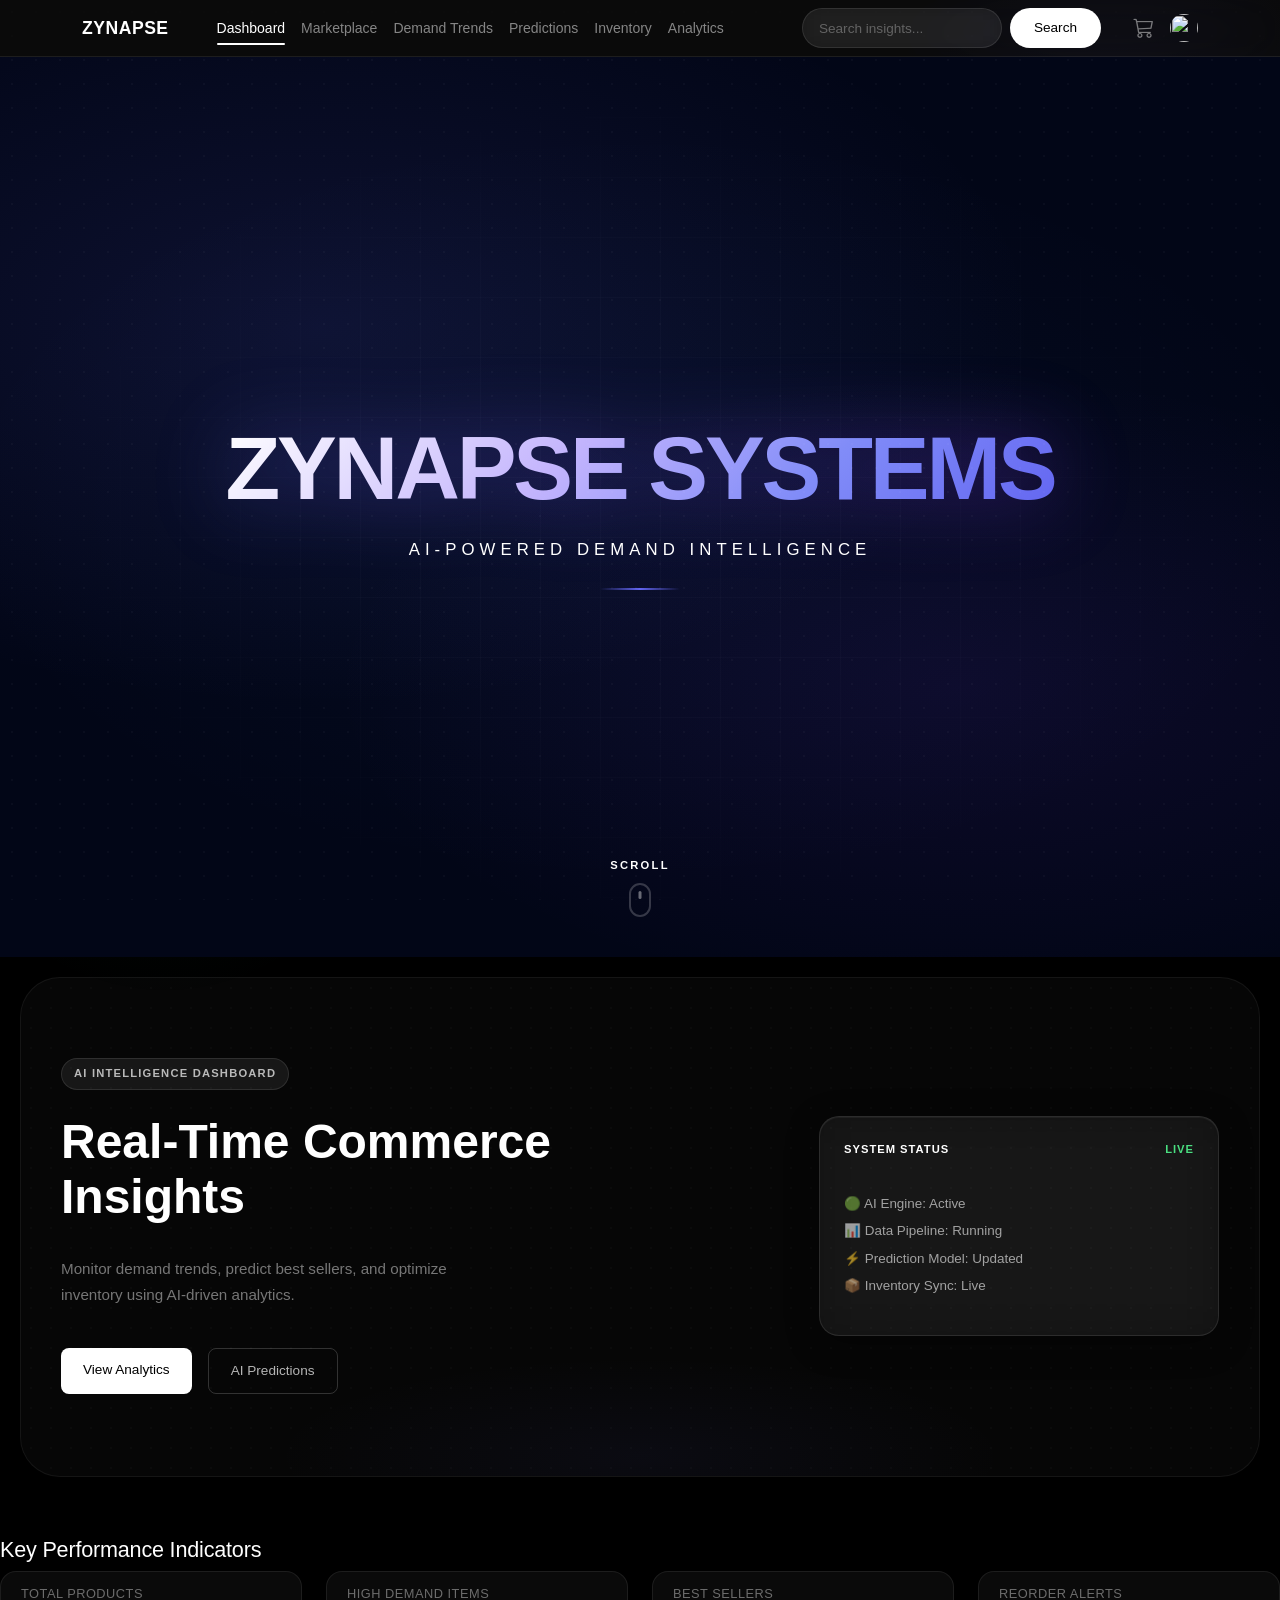
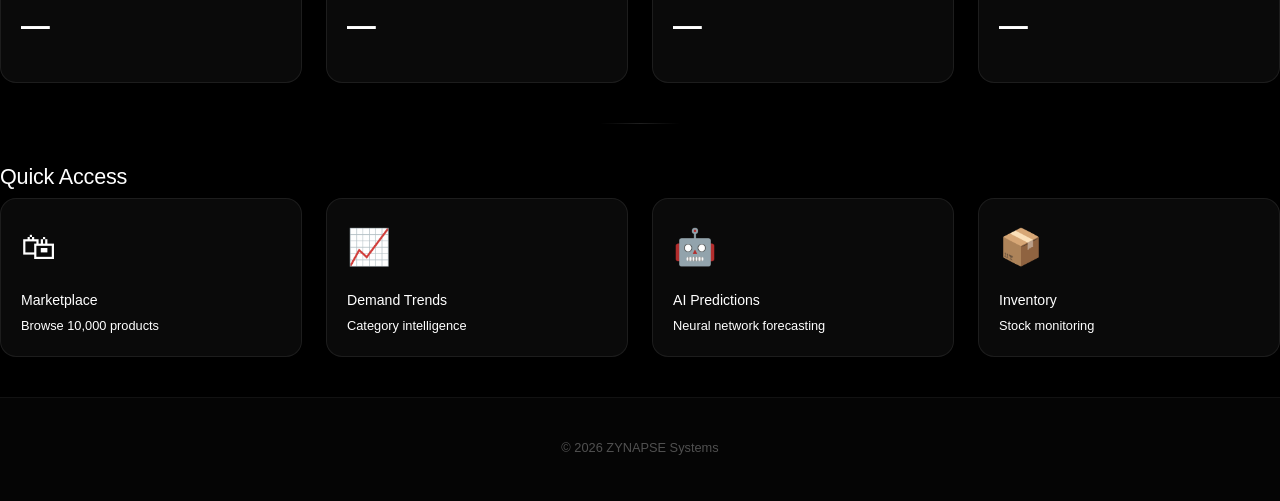
==== commit b50aad98: "Add analytics dashboard and refresh UI across pages Introduce /api/analytics endpoints (summary, cat" ====
--- a/static/index.html
+++ b/static/index.html
@@ -11,13 +11,14 @@
   <link href="https://cdn.jsdelivr.net/npm/bootstrap-icons@1.11.3/font/bootstrap-icons.min.css" rel="stylesheet">
 
   <!-- ✅ FIXED CSS PATHS -->
-  <link rel="stylesheet" href="/static/style.css?v=4">
-  <link rel="stylesheet" href="/static/style-oracle.css?v=4">
-  <link rel="stylesheet" href="/static/style-dark-theme.css?v=5">
-  <link rel="stylesheet" href="/static/style-dark-theme.css?v=5">
+  <link rel="stylesheet" href="/static/style.css?v=6">
+  <link rel="stylesheet" href="/static/style-oracle.css?v=6">
+  <link rel="stylesheet" href="/static/style-dark-theme.css?v=6">
+  <link rel="stylesheet" href="/static/style-dark-theme.css?v=6">
   <link rel="preconnect" href="https://fonts.googleapis.com">
   <link rel="preconnect" href="https://fonts.gstatic.com" crossorigin>
   <link href="https://fonts.googleapis.com/css2?family=Outfit:wght@300;400;600;800;900&display=swap" rel="stylesheet">
+  <link href="https://fonts.googleapis.com/css2?family=Space+Grotesk:wght@500;600;700&display=swap" rel="stylesheet">
 
 </head>
 
@@ -39,7 +40,8 @@
         <li><a href="/demand_trends.html">Demand Trends</a></li>
         <li><a href="/predictions.html">Predictions</a></li>
         <li><a href="/inventory.html">Inventory</a></li>
-      </ul>
+        <li><a href="/analytics.html">Analytics</a></li>
+        </ul>
 
     </div>
 
@@ -112,17 +114,21 @@
   .splash-title {
     position: relative;
     z-index: 2;
-    font-family: 'Outfit', sans-serif;
-    font-size: clamp(2.5rem, 6vw, 5rem);
-    font-weight: 800;
-    letter-spacing: 0.04em;
+    font-family: 'Space Grotesk', 'Outfit', sans-serif;
+    font-size: clamp(2.75rem, 7vw, 6rem);
+    font-weight: 600;
+    letter-spacing: -0.035em;
     text-transform: uppercase;
     color: #fff;
     text-align: center;
-    line-height: 1.05;
+    line-height: 1;
     opacity: 0;
     transform: translateY(10px);
     animation: slowFade 2.5s ease 0.3s forwards;
+  }
+
+  .splash-title span {
+    font-feature-settings: "ss01", "ss02";
   }
 
   .splash-title span {
@@ -386,4 +392,5 @@
   }
 });
 </script>
+<script src="/static/zynapse-toast.js"></script>
 <script src="/static/nav_user.js"></script>
--- a/static/style.css
+++ b/static/style.css
@@ -1,4 +1,4 @@
-/* ===== QUANT COMMERCE — Global Stylesheet ===== */
+/* ===== ZYNAPSE — Global Stylesheet ===== */
 @import url('https://fonts.googleapis.com/css2?family=Inter:wght@400;500;600;700;800&display=swap');
 @import url('style-oracle.css');
 
@@ -387,8 +387,8 @@
 .cart-item-info h5 { font-size: 1rem; font-weight: 600; }
 .cart-item-info .ref { font-size: .8rem; color: var(--gray-500); }
 .cart-item-badge { display: inline-flex; align-items: center; gap: .3rem; padding: .25rem .6rem; border-radius: 4px; font-size: .7rem; font-weight: 600; margin-top: .35rem; }
-.cart-item-badge.high-demand { background: #dbeafe; color: var(--primary); }
-.cart-item-badge.stable { background: #d1fae5; color: #ffffff; }
+.cart-item-badge.high-demand { background: rgba(59,130,246,0.16); color: #93c5fd; border: 1px solid rgba(59,130,246,0.45); backdrop-filter: blur(10px); -webkit-backdrop-filter: blur(10px); box-shadow: 0 0 12px rgba(59,130,246,0.22); }
+.cart-item-badge.stable      { background: rgba(16,185,129,0.16); color: #6ee7b7; border: 1px solid rgba(16,185,129,0.45); backdrop-filter: blur(10px); -webkit-backdrop-filter: blur(10px); box-shadow: 0 0 12px rgba(16,185,129,0.22); }
 .cart-item-price { font-size: 1.25rem; font-weight: 700; }
 .qty-control { display: inline-flex; align-items: center; border: 1px solid var(--gray-300); border-radius: var(--radius); overflow: hidden; margin-top: .5rem; }
 .qty-control button { width: 34px; height: 34px; display: flex; align-items: center; justify-content: center; font-size: 1rem; color: var(--gray-600); transition: var(--transition); background: var(--gray-50); }
@@ -517,11 +517,16 @@
 .order-table tbody td { padding: .75rem 1rem; font-size: .875rem; border-bottom: 1px solid var(--gray-100); vertical-align: middle; }
 .order-table .order-id { color: var(--primary); font-weight: 600; }
 .order-table .order-date { color: var(--gray-500); font-size: .8rem; }
-.status-badge { padding: .25rem .6rem; border-radius: 4px; font-size: .75rem; font-weight: 600; }
-.status-badge.delivered { background: #d1fae5; color: #ffffff; }
-.status-badge.processing { background: #dbeafe; color: #ffffff; }
-.status-badge.shipped { background: #fef3c7; color: #d97706; }
-.status-badge.on-hold { background: #fee2e2; color: #ffffff; }
+.status-badge {
+  padding: .3rem .75rem; border-radius: 99px; font-size: .72rem; font-weight: 700;
+  letter-spacing: .3px; border: 1px solid transparent;
+  backdrop-filter: blur(10px); -webkit-backdrop-filter: blur(10px);
+  display: inline-block;
+}
+.status-badge.delivered  { background: rgba(16,185,129,0.16); color: #6ee7b7; border-color: rgba(16,185,129,0.45); box-shadow: 0 0 12px rgba(16,185,129,0.22); }
+.status-badge.processing { background: rgba(59,130,246,0.16); color: #93c5fd; border-color: rgba(59,130,246,0.45); box-shadow: 0 0 12px rgba(59,130,246,0.22); }
+.status-badge.shipped    { background: rgba(245,158,11,0.16); color: #fcd34d; border-color: rgba(245,158,11,0.45); box-shadow: 0 0 12px rgba(245,158,11,0.22); }
+.status-badge.on-hold    { background: rgba(239,68,68,0.18);  color: #fca5a5; border-color: rgba(239,68,68,0.45);  box-shadow: 0 0 12px rgba(239,68,68,0.22); }
 
 /* ===== LOGIN PAGE ===== */
 .login-bg { position: relative; min-height: 100vh; display: flex; align-items: center; justify-content: center; background: var(--gray-100); }
@@ -588,9 +593,9 @@
 /* --- AI Demand Badges (injected by JS) --- */
 .demand-badge-slot { margin-top: .5rem; display: flex; flex-direction: column; gap: .2rem; }
 .ai-demand-badge { display: inline-flex; align-items: center; gap: .3rem; font-size: .7rem; font-weight: 700; padding: .2rem .5rem; border-radius: 4px; width: fit-content; }
-.ai-badge-high { background: #fee2e2; color: #ffffff; }
-.ai-badge-medium { background: #fef3c7; color: #d97706; }
-.ai-badge-low { background: #dbeafe; color: #ffffff; }
+.ai-badge-high   { background: rgba(239,68,68,0.18);  color: #fca5a5; border: 1px solid rgba(239,68,68,0.45);  backdrop-filter: blur(10px); -webkit-backdrop-filter: blur(10px); box-shadow: 0 0 12px rgba(239,68,68,0.22); }
+.ai-badge-medium { background: rgba(245,158,11,0.16); color: #fcd34d; border: 1px solid rgba(245,158,11,0.45); backdrop-filter: blur(10px); -webkit-backdrop-filter: blur(10px); box-shadow: 0 0 12px rgba(245,158,11,0.22); }
+.ai-badge-low    { background: rgba(59,130,246,0.16); color: #93c5fd; border: 1px solid rgba(59,130,246,0.45); backdrop-filter: blur(10px); -webkit-backdrop-filter: blur(10px); box-shadow: 0 0 12px rgba(59,130,246,0.22); }
 .ai-confidence { font-size: .65rem; color: var(--gray-500); font-weight: 500; }
 
 /* --- Empty Cart --- */
--- a/static/style-oracle.css
+++ b/static/style-oracle.css
@@ -294,9 +294,9 @@
   text-transform: uppercase;
   z-index: 2;
 }
-.badge-orange { background: #ea580c; color: white; }
-.badge-gray { background: #e5e7eb; color: #ffffff; }
-.badge-blue { background: #dbeafe; color: #ffffff; }
+.badge-orange { background: rgba(234,88,12,0.85);  color: #fff;     border: 1px solid rgba(234,88,12,0.65); backdrop-filter: blur(10px); -webkit-backdrop-filter: blur(10px); }
+.badge-gray   { background: rgba(148,163,184,0.16); color: #cbd5e1; border: 1px solid rgba(148,163,184,0.4); backdrop-filter: blur(10px); -webkit-backdrop-filter: blur(10px); }
+.badge-blue   { background: rgba(59,130,246,0.16);  color: #93c5fd; border: 1px solid rgba(59,130,246,0.45); backdrop-filter: blur(10px); -webkit-backdrop-filter: blur(10px); box-shadow: 0 0 12px rgba(59,130,246,0.22); }
 
 .card-light-img {
   height: 160px;
--- a/static/style-dark-theme.css
+++ b/static/style-dark-theme.css
@@ -1,5 +1,5 @@
 /* ==========================================================
-   QUANT COMMERCE — DARK GLASSMORPHISM THEME (HOME PAGE ONLY)
+   ZYNAPSE — DARK GLASSMORPHISM THEME (HOME PAGE ONLY)
    Principles: Clarity · Consistency · Confirmation · Familiarity
    ========================================================== */
 
@@ -703,3 +703,42 @@
 .active-filter-chip button {
   color: #ffffff !important;
 }
+
+/* --- SKELETON LOADERS --- */
+.skeleton-box {
+  background: rgba(255, 255, 255, 0.06);
+  border-radius: 8px;
+  position: relative;
+  overflow: hidden;
+}
+
+.skeleton-box::after {
+  content: '';
+  position: absolute;
+  top: 0;
+  left: -100%;
+  right: -100%;
+  bottom: 0;
+  background: linear-gradient(90deg, transparent, rgba(255, 255, 255, 0.08), transparent);
+  animation: skeleton-shimmer 1.5s infinite;
+}
+
+@keyframes skeleton-shimmer {
+  0% { transform: translateX(0); }
+  100% { transform: translateX(100%); }
+}
+
+.skeleton-card {
+  height: 100%;
+  padding: 16px;
+  display: flex;
+  flex-direction: column;
+  gap: 12px;
+}
+
+.skeleton-img { height: 160px; width: 100%; border-radius: 8px; }
+.skeleton-title { height: 16px; width: 80%; border-radius: 4px; }
+.skeleton-subtitle { height: 12px; width: 40%; border-radius: 4px; }
+.skeleton-price { height: 16px; width: 30%; border-radius: 4px; margin-top: auto; }
+.skeleton-btn { height: 36px; width: 100%; border-radius: 20px; margin-top: 12px; }
+
--- a/static/style-dark-theme.css
+++ b/static/style-dark-theme.css
@@ -1,5 +1,5 @@
 /* ==========================================================
-   QUANT COMMERCE — DARK GLASSMORPHISM THEME (HOME PAGE ONLY)
+   ZYNAPSE — DARK GLASSMORPHISM THEME (HOME PAGE ONLY)
    Principles: Clarity · Consistency · Confirmation · Familiarity
    ========================================================== */
 
@@ -703,3 +703,42 @@
 .active-filter-chip button {
   color: #ffffff !important;
 }
+
+/* --- SKELETON LOADERS --- */
+.skeleton-box {
+  background: rgba(255, 255, 255, 0.06);
+  border-radius: 8px;
+  position: relative;
+  overflow: hidden;
+}
+
+.skeleton-box::after {
+  content: '';
+  position: absolute;
+  top: 0;
+  left: -100%;
+  right: -100%;
+  bottom: 0;
+  background: linear-gradient(90deg, transparent, rgba(255, 255, 255, 0.08), transparent);
+  animation: skeleton-shimmer 1.5s infinite;
+}
+
+@keyframes skeleton-shimmer {
+  0% { transform: translateX(0); }
+  100% { transform: translateX(100%); }
+}
+
+.skeleton-card {
+  height: 100%;
+  padding: 16px;
+  display: flex;
+  flex-direction: column;
+  gap: 12px;
+}
+
+.skeleton-img { height: 160px; width: 100%; border-radius: 8px; }
+.skeleton-title { height: 16px; width: 80%; border-radius: 4px; }
+.skeleton-subtitle { height: 12px; width: 40%; border-radius: 4px; }
+.skeleton-price { height: 16px; width: 30%; border-radius: 4px; margin-top: auto; }
+.skeleton-btn { height: 36px; width: 100%; border-radius: 20px; margin-top: 12px; }
+
